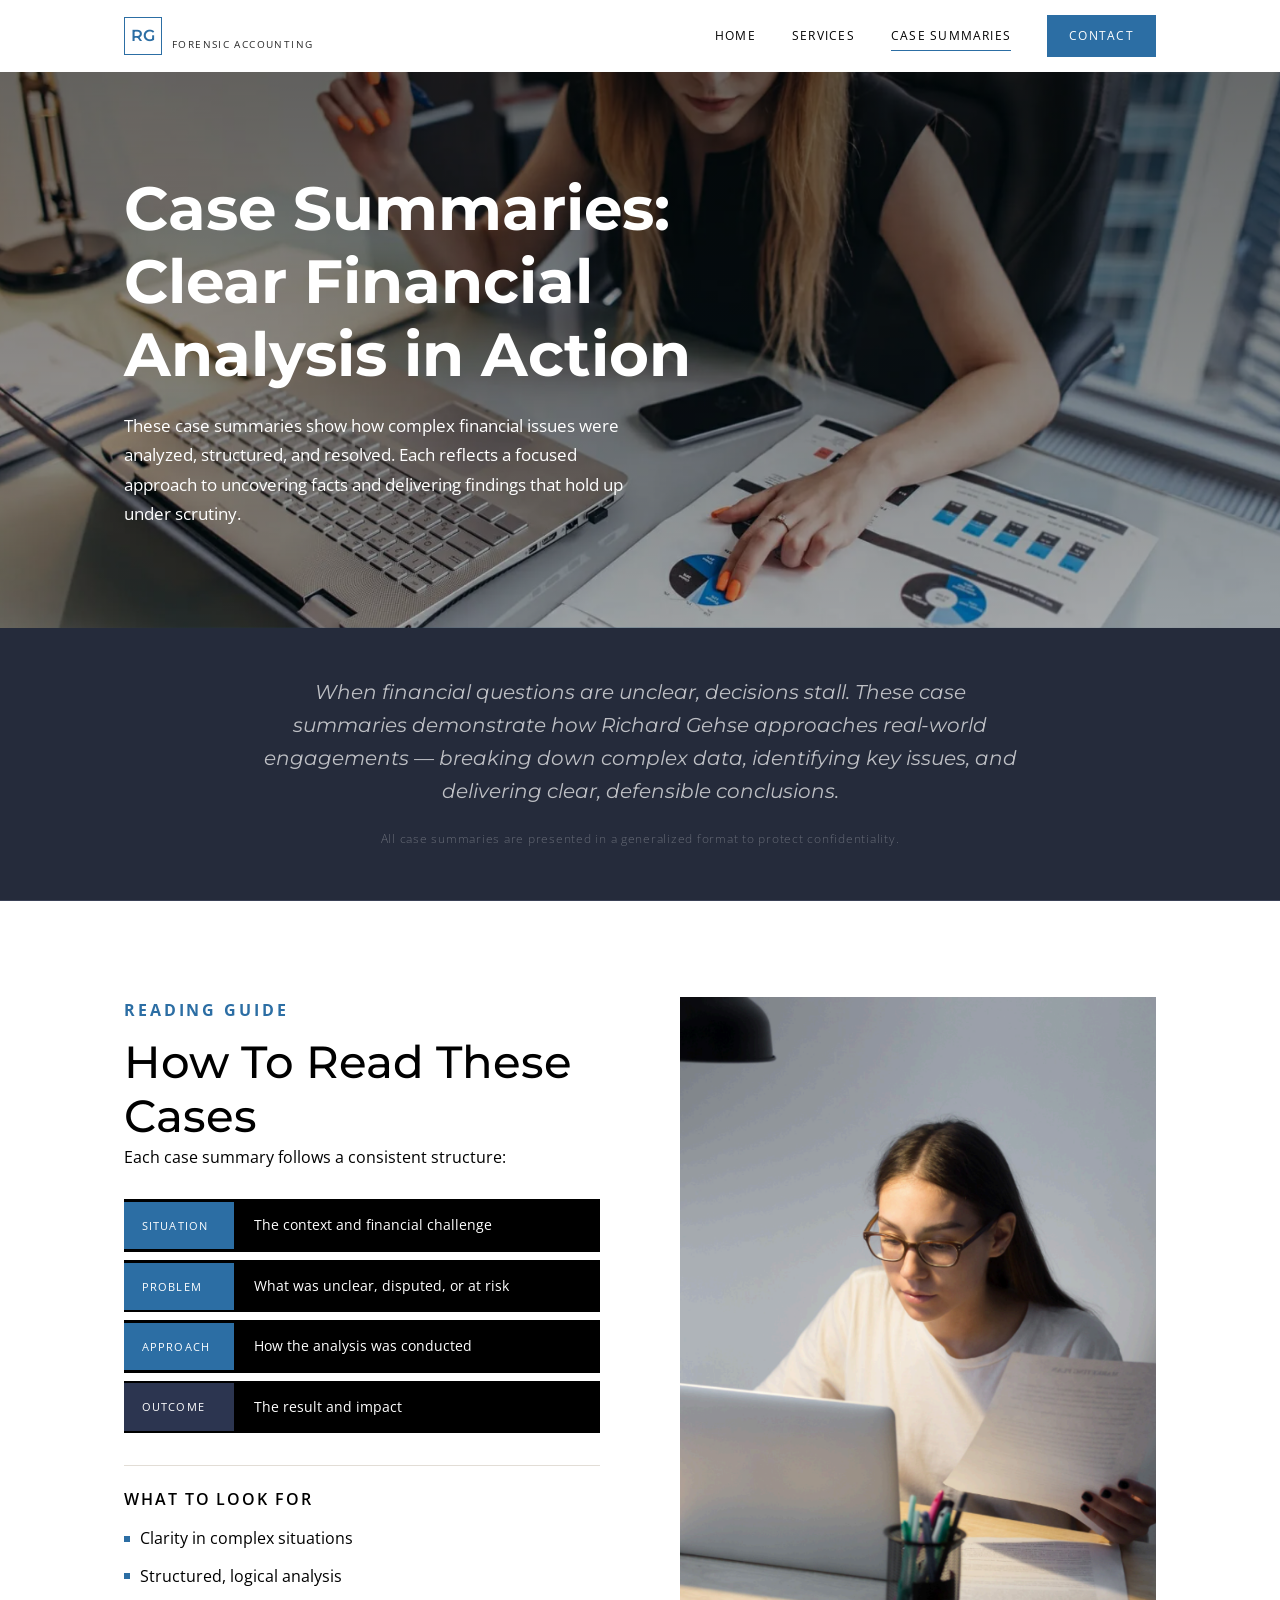
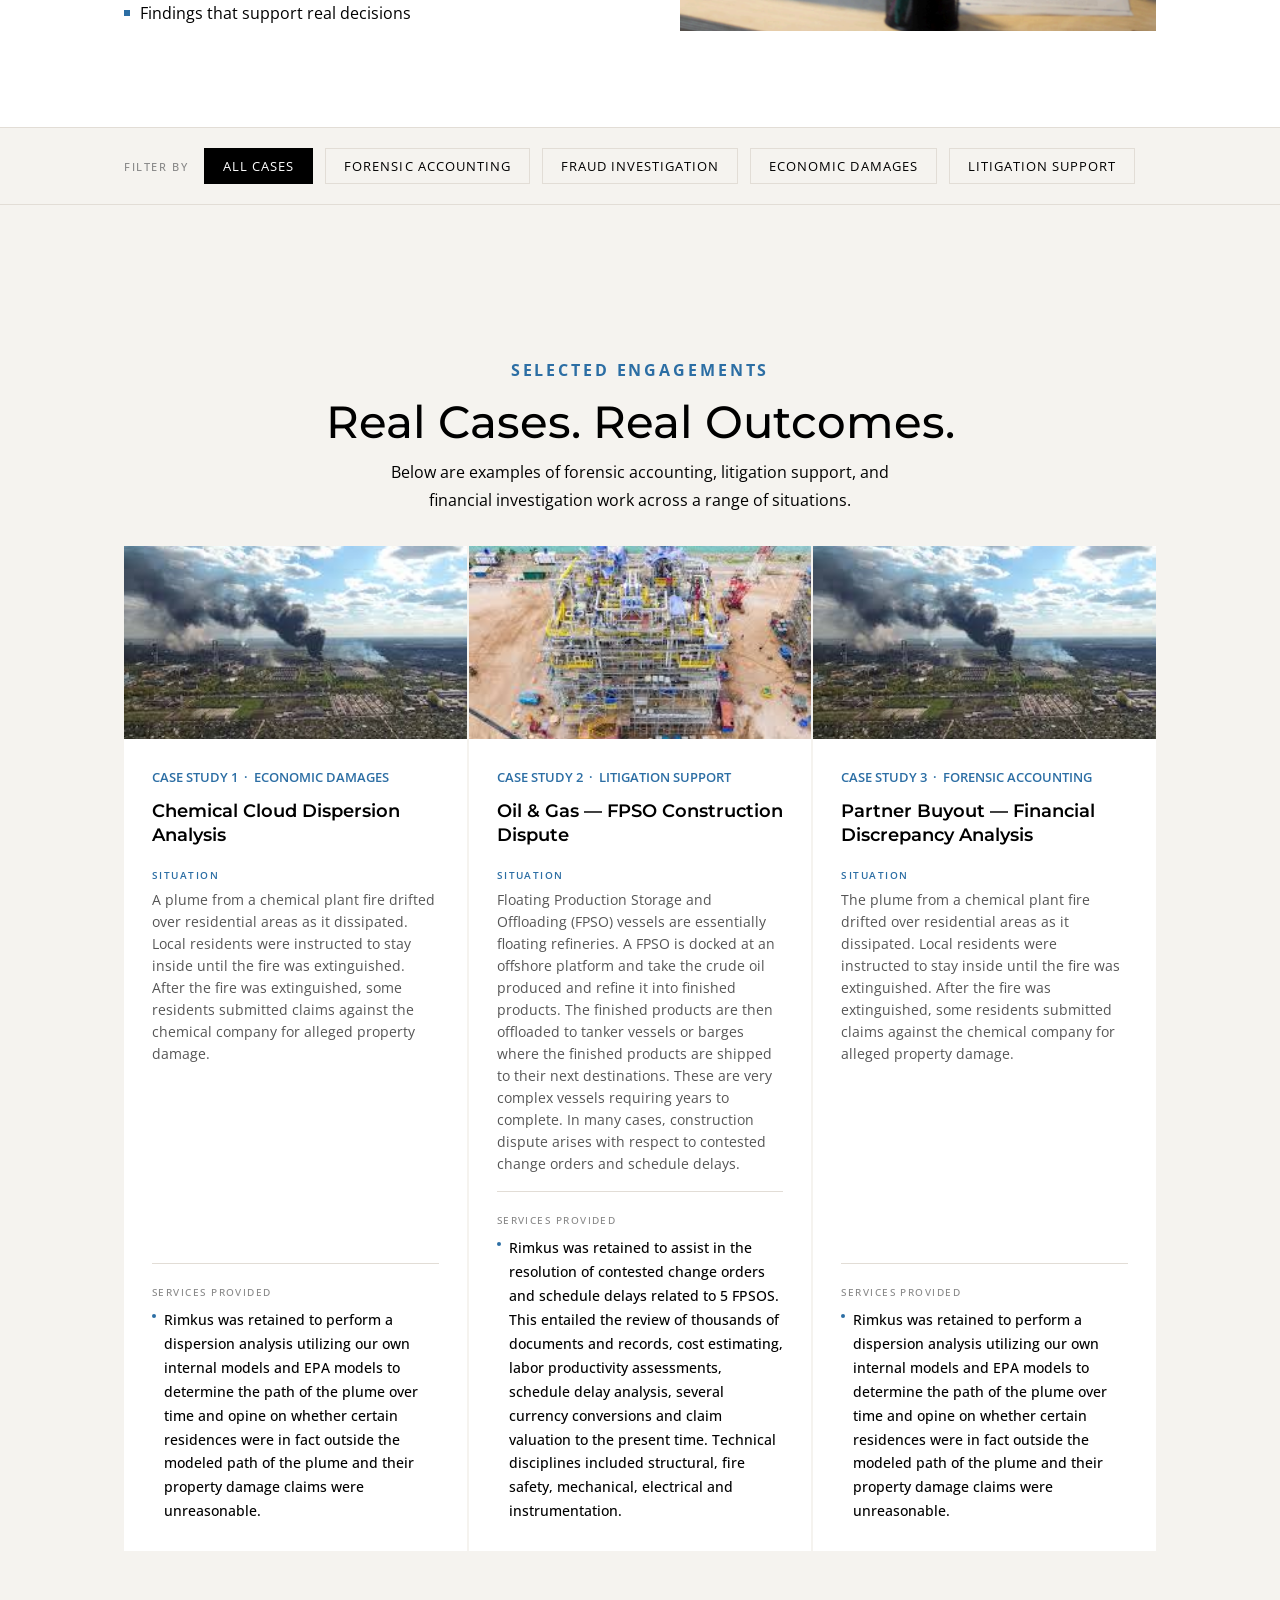
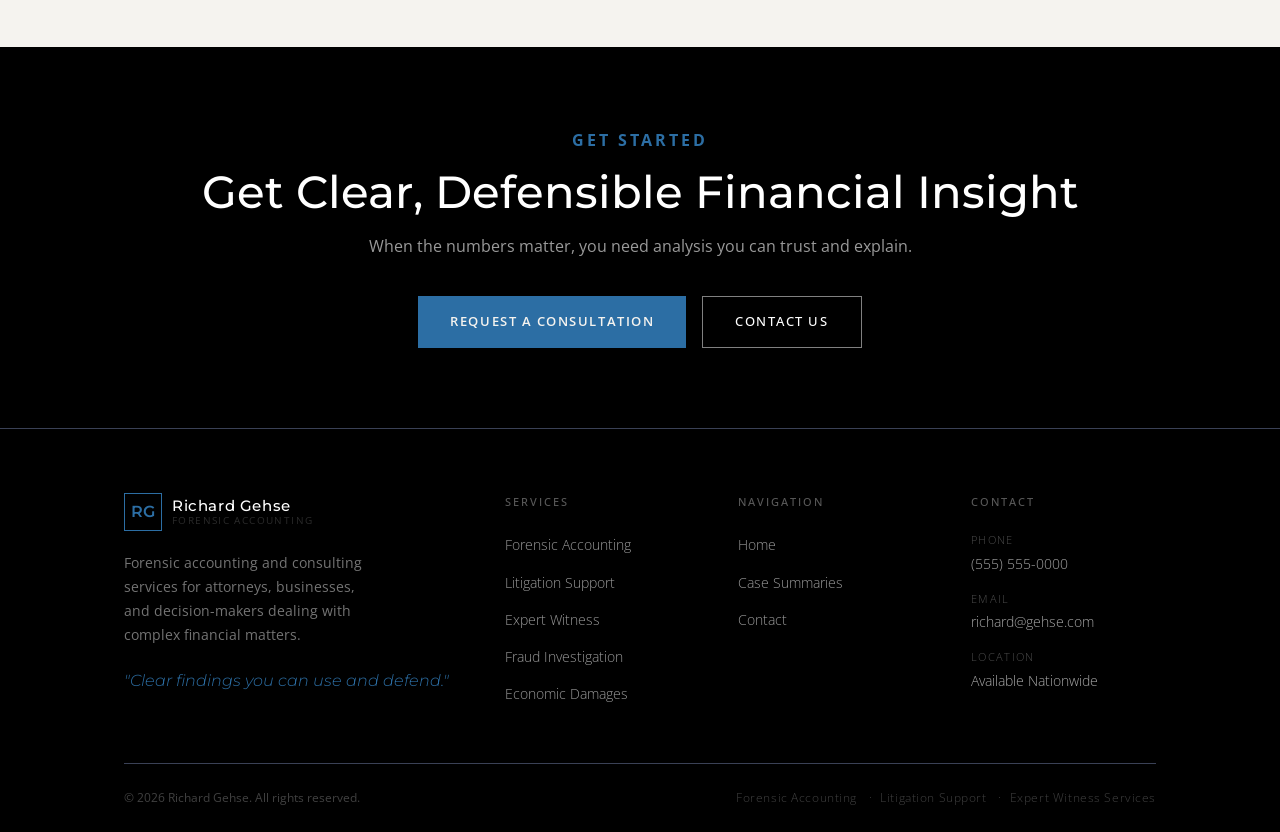
==== pages/case-summaries.html @ e4727fd9 "first commit" ====
<!doctype html>
<html lang="en">
  <head>
    <meta charset="UTF-8" />
    <meta name="viewport" content="width=device-width, initial-scale=1.0" />
    <title>Case Summaries — Richard Gehse Forensic Accounting</title>
    <meta
      name="description"
      content="Real case summaries showing how complex financial issues were analyzed, structured, and resolved. Forensic accounting and litigation support engagements."
    />
    <link rel="stylesheet" href="../css/main.css" />
    <link rel="stylesheet" href="../css/components.css" />
    <link rel="stylesheet" href="../css/pages.css" />
  </head>
  <body>
    <!-- NAV -->
    <nav class="site-nav nav-transparent-init nav-transparent">
      <div class="nav-inner">
        <a href="../index.html" class="nav-logo">
          <div class="nav-logo-mark"><span>RG</span></div>
          <div class="nav-logo-text">
            <span class="nav-logo-name">Richard Gehse</span>
            <span class="nav-logo-sub">Forensic Accounting</span>
          </div>
        </a>
        <div class="nav-links">
          <a href="../index.html">Home</a>
          <a href="./services.html">Services</a>
          <a href="./case-summaries.html" class="active">Case Summaries</a>
          <a href="./contact.html" class="nav-cta">Contact</a>
        </div>
        <button class="nav-toggle" aria-label="Toggle menu">
          <span></span><span></span><span></span>
        </button>
      </div>
    </nav>
    <div class="nav-mobile">
      <a href="../index.html">Home</a>
      <a href="./services.html">Services</a>
      <a href="./case-summaries.html">Case Summaries</a>
      <a href="./contact.html">Contact</a>
    </div>

    <!-- HERO -->
    <section class="cases-hero">
      <div class="container">
        <h1>Case Summaries: Clear Financial Analysis in Action</h1>
        <p>
          These case summaries show how complex financial issues were analyzed,
          structured, and resolved. Each reflects a focused approach to
          uncovering facts and delivering findings that hold up under scrutiny.
        </p>
      </div>
    </section>

    <!-- INTRO BAND -->
    <div class="intro-band">
      <div class="container">
        <p>
          When financial questions are unclear, decisions stall. These case
          summaries demonstrate how Richard Gehse approaches real-world
          engagements — breaking down complex data, identifying key issues, and
          delivering clear, defensible conclusions.
        </p>
        <span class="confidentiality-note"
          >All case summaries are presented in a generalized format to protect
          confidentiality.</span
        >
      </div>
    </div>

    <!-- HOW TO READ -->
    <section class="how-to-read">
      <div class="container">
        <div class="how-to-read-grid">
          <div class="reveal">
            <span class="label-overline">Reading Guide</span>
            <h2>How To Read These Cases</h2>
            <p>Each case summary follows a consistent structure:</p>

            <div class="structure-steps">
              <div class="structure-step">
                <span class="structure-step-label">Situation</span>
                <span class="structure-step-desc"
                  >The context and financial challenge</span
                >
              </div>
              <div class="structure-step">
                <span class="structure-step-label">Problem</span>
                <span class="structure-step-desc"
                  >What was unclear, disputed, or at risk</span
                >
              </div>
              <div class="structure-step">
                <span class="structure-step-label">Approach</span>
                <span class="structure-step-desc"
                  >How the analysis was conducted</span
                >
              </div>
              <div class="structure-step" style="--accent: var(--color-navy)">
                <span
                  class="structure-step-label"
                  style="
                    background: var(--color-navy);
                    color: var(--color-white);
                  "
                  >Outcome</span
                >
                <span class="structure-step-desc">The result and impact</span>
              </div>
            </div>

            <div class="what-to-look">
              <h4>What to look for</h4>
              <ul>
                <li>Clarity in complex situations</li>
                <li>Structured, logical analysis</li>
                <li>Findings that support real decisions</li>
              </ul>
            </div>
          </div>

          <div class="how-to-read-img reveal reveal-delay-2">
            <img src="/assets/images/cases_02.png" alt="" />
          </div>
        </div>
      </div>
    </section>

    <!-- FILTER BAR -->
    <div class="filter-bar">
      <div class="container">
        <div class="filter-inner">
          <span class="filter-label">Filter by</span>
          <button class="filter-btn active" data-filter="all">All Cases</button>
          <button class="filter-btn" data-filter="forensic">
            Forensic Accounting
          </button>
          <button class="filter-btn" data-filter="fraud">
            Fraud Investigation
          </button>
          <button class="filter-btn" data-filter="damages">
            Economic Damages
          </button>
          <button class="filter-btn" data-filter="litigation">
            Litigation Support
          </button>
        </div>
      </div>
    </div>

    <!-- CASES GRID -->
    <section class="cases-section">
      <div class="container">
        <div class="section-divider reveal">
          <span class="label-overline">Selected Engagements</span>
          <h2>Real Cases. Real Outcomes.</h2>
          <p>
            Below are examples of forensic accounting, litigation support, and
            financial investigation work across a range of situations.
          </p>
        </div>

        <div class="cases-grid" id="cases-grid">
          <!-- CASE 1 — Chemical Cloud -->
          <div class="case-card reveal" data-category="damages">
            <img
              src="/assets/images/case_study_01.jpeg"
              alt=""
              class="case-card-img"
            />

            <div class="case-card-body">
              <span class="case-type"
                >Case Study 1 &nbsp;·&nbsp; Economic Damages</span
              >
              <h3>Chemical Cloud Dispersion Analysis</h3>

              <div class="case-block">
                <span class="case-block-label">Situation</span>
                <p>
                  A plume from a chemical plant fire drifted over residential
                  areas as it dissipated. Local residents were instructed to
                  stay inside until the fire was extinguished. After the fire
                  was extinguished, some residents submitted claims against the
                  chemical company for alleged property damage.
                </p>
              </div>

              <div class="case-result">
                <span class="case-result-label">Services Provided</span>
                <span class="case-result-text"
                  >Rimkus was retained to perform a dispersion analysis
                  utilizing our own internal models and EPA models to determine
                  the path of the plume over time and opine on whether certain
                  residences were in fact outside the modeled path of the plume
                  and their property damage claims were unreasonable.</span
                >
              </div>
            </div>
          </div>

          <!-- CASE 2 — FPSO Construction Dispute -->
          <div
            class="case-card reveal reveal-delay-1"
            data-category="litigation"
          >
            <img
              src="/assets/images/case_study_02.jpeg"
              alt=""
              class="case-card-img"
            />
            <div class="case-card-body">
              <span class="case-type"
                >Case Study 2 &nbsp;·&nbsp; Litigation Support</span
              >
              <h3>Oil &amp; Gas — FPSO Construction Dispute</h3>

              <div class="case-block">
                <span class="case-block-label">Situation</span>
                <p>
                  Floating Production Storage and Offloading (FPSO) vessels are
                  essentially floating refineries. A FPSO is docked at an
                  offshore platform and take the crude oil produced and refine
                  it into finished products. The finished products are then
                  offloaded to tanker vessels or barges where the finished
                  products are shipped to their next destinations. These are
                  very complex vessels requiring years to complete. In many
                  cases, construction dispute arises with respect to contested
                  change orders and schedule delays.
                </p>
              </div>

              <div class="case-result">
                <span class="case-result-label">Services Provided</span>
                <span class="case-result-text"
                  >Rimkus was retained to assist in the resolution of contested
                  change orders and schedule delays related to 5 FPSOS. This
                  entailed the review of thousands of documents and records,
                  cost estimating, labor productivity assessments, schedule
                  delay analysis, several currency conversions and claim
                  valuation to the present time. Technical disciplines included
                  structural, fire safety, mechanical, electrical and
                  instrumentation.</span
                >
              </div>
            </div>
          </div>

          <!-- CASE 3 — Business Partner Dispute -->
          <div class="case-card reveal reveal-delay-2" data-category="forensic">
            <img
              src="/assets/images/case_study_01.jpeg"
              alt=""
              class="case-card-img"
            />
            <div class="case-card-body">
              <span class="case-type"
                >Case Study 3 &nbsp;·&nbsp; Forensic Accounting</span
              >
              <h3>Partner Buyout — Financial Discrepancy Analysis</h3>

              <div class="case-block">
                <span class="case-block-label">Situation</span>
                <p>
                 The plume from a chemical plant fire drifted over residential areas as it dissipated. Local residents were instructed to stay inside until the fire was extinguished. After the fire was extinguished, some residents submitted claims against the chemical company for alleged property damage.
                </p>
              </div>

               <div class="case-result">
                <span class="case-result-label">Services Provided</span>
                <span class="case-result-text"
                  >Rimkus was retained to perform a dispersion analysis utilizing our own internal models and EPA models to determine the path of the plume over time and opine on whether certain residences were in fact outside the modeled path of the plume and their property damage claims were unreasonable.</span
                >
              </div>
            </div>
          </div>

         
        <!-- /cases-grid -->
      </div>
    </section>

    <!-- CTA -->
    <section class="cta-band">
      <div class="container reveal">
        <span class="label-overline" style="text-align: center"
          >Get Started</span
        >
        <h2>Get Clear, Defensible Financial Insight</h2>
        <p>
          When the numbers matter, you need analysis you can trust and explain.
        </p>
        <div class="btn-row">
          <a href="./contact.html" class="btn btn-primary"
            >Request a Consultation</a
          >
          <a href="./contact.html" class="btn btn-outline">Contact Us</a>
        </div>
      </div>
    </section>

    <!-- FOOTER -->
    <footer class="site-footer">
      <div class="container">
        <div class="footer-inner">
          <div class="footer-brand">
            <a href="../index.html" class="nav-logo">
              <div class="nav-logo-mark"><span>RG</span></div>
              <div class="nav-logo-text">
                <span class="nav-logo-name">Richard Gehse</span>
                <span class="nav-logo-sub">Forensic Accounting</span>
              </div>
            </a>
            <p>
              Forensic accounting and consulting services for attorneys,
              businesses, and decision-makers dealing with complex financial
              matters.
            </p>
            <span class="footer-tagline"
              >"Clear findings you can use and defend."</span
            >
          </div>
          <div class="footer-col">
            <h5>Services</h5>
            <ul>
              <li>
                <a href="./services.html#forensic">Forensic Accounting</a>
              </li>
              <li>
                <a href="./services.html#litigation">Litigation Support</a>
              </li>
              <li><a href="./services.html#expert">Expert Witness</a></li>
              <li><a href="./services.html#fraud">Fraud Investigation</a></li>
              <li><a href="./services.html#damages">Economic Damages</a></li>
            </ul>
          </div>
          <div class="footer-col">
            <h5>Navigation</h5>
            <ul>
              <li><a href="../index.html">Home</a></li>
              <li><a href="./case-summaries.html">Case Summaries</a></li>
              <li><a href="./contact.html">Contact</a></li>
            </ul>
          </div>
          <div class="footer-col">
            <h5>Contact</h5>
            <div class="footer-contact-item">
              <span>Phone</span><a href="tel:+15555550000">(555) 555-0000</a>
            </div>
            <div class="footer-contact-item">
              <span>Email</span
              ><a href="mailto:richard@gehse.com">richard@gehse.com</a>
            </div>
            <div class="footer-contact-item">
              <span>Location</span><span>Available Nationwide</span>
            </div>
          </div>
        </div>
        <div class="footer-bottom">
          <p>
            &copy; <span id="footer-year"></span> Richard Gehse. All rights
            reserved.
          </p>
          <div class="footer-services">
            <span>Forensic Accounting</span>
            <span>Litigation Support</span>
            <span>Expert Witness Services</span>
          </div>
        </div>
      </div>
    </footer>

    <script src="../js/main.js"></script>
    <script>
      /* Filter functionality */
      const filterBtns = document.querySelectorAll(".filter-btn");
      const caseCards = document.querySelectorAll(".case-card");

      filterBtns.forEach((btn) => {
        btn.addEventListener("click", () => {
          const filter = btn.dataset.filter;

          /* Update active state */
          filterBtns.forEach((b) => b.classList.remove("active"));
          btn.classList.add("active");

          /* Show / hide cards */
          caseCards.forEach((card) => {
            if (filter === "all" || card.dataset.category === filter) {
              card.classList.remove("hidden");
            } else {
              card.classList.add("hidden");
            }
          });
        });
      });
    </script>
  </body>
</html>
---- css/main.css ----
/* ============================================
   MAIN.CSS — Variables, Reset, Typography
   ============================================ */

@import url('https://fonts.googleapis.com/css2?family=Open+Sans:ital,wght@0,300..800;1,300..800&display=swap');
@import url('https://fonts.googleapis.com/css2?family=Montserrat:ital,wght@0,100..900;1,100..900&display=swap');


/* --- CSS Variables --- */
:root {
    /* Colors — from your design */
    --color-dark: #000000;
    --color-dark-mid: #252b3b;
    --color-navy: #2c3550;
    --color-accent: #2C6EA4;
    /* gold accent */
    --color-accent-dim: #2C6EA4;
    --color-light: #f5f3ef;
    --color-white: #ffffff;
    --color-text: #2a2a2a;
    --color-text-mid: #555555;
    --color-text-light: #888888;
    --color-border: #e2ddd6;
    --color-border-dark: #3a4156;

    /* Typography */
    --font-display: 'Montserrat', Georgia, sans-serif;
    --font-body: 'Open Sans', sans-serif;

    /* Spacing */
    --nav-height: 72px;
    --max-width: 1160px;
    --section-gap: 96px;
    --gutter: clamp(24px, 5vw, 80px);

    /* Transitions */
    --ease: cubic-bezier(0.25, 0.46, 0.45, 0.94);
}

/* --- Reset --- */
*,
*::before,
*::after {
    box-sizing: border-box;
    margin: 0;
    padding: 0;
}

html {
    scroll-behavior: smooth;
    font-size: 16px;
    -webkit-font-smoothing: antialiased;
}

body {
    font-family: var(--font-body);
    font-weight: 300;
    color: var(--color-text);
    background: var(--color-white);
    line-height: 1.7;
    overflow-x: hidden;
}

img {
    display: block;
    max-width: 100%;
    height: auto;
}

a {
    color: inherit;
    text-decoration: none;
}

ul,
ol {
    list-style: none;
}

/* --- Typography Scale --- */
h1,
h2,
h3,
h4 {
    font-family: var(--font-display);
    font-weight: 500;
    line-height: 1.2;
    color: var(--color-dark);
}

h1 {
    font-size: clamp(2.4rem, 5vw, 3.8rem);
}

h2 {
    font-size: clamp(1.8rem, 3.5vw, 2.8rem);
}

h3 {
    font-size: clamp(1.3rem, 2.5vw, 1.8rem);
}

h4 {
    font-size: 1.1rem;
}

p {
    font-size: 1rem;
    color: var(--color-dark);
    font-weight: 400;
    line-height: 1.75;
}

/* --- Layout Helpers --- */
.container {
    width: 100%;
    max-width: var(--max-width);
    margin: 0 auto;
    padding: 0 var(--gutter);
}

.section {
    padding: var(--section-gap) 0;
}

/* --- Buttons --- */
.btn {
    display: inline-flex;
    align-items: center;
    gap: 8px;
    font-family: var(--font-body);
    font-size: 0.8rem;
    font-weight: 500;
    letter-spacing: 0.12em;
    text-transform: uppercase;
    padding: 14px 32px;
    border: none;
    cursor: pointer;
    transition: all 0.3s var(--ease);
    text-decoration: none;
}

.btn-primary {
    background: var(--color-accent);
    color: var(--color-light);
    font: 'Montserrat', Georgia, sans-serif;
    font-weight: 600;
}

.btn-primary:hover {
    background: var(--color-accent-dim);
    transform: translateY(-1px);
}

.btn-outline {
    background: transparent;
    color: var(--color-white);
    border: 1px solid rgba(255, 255, 255, 0.5);
}

.btn-outline:hover {
    border-color: var(--color-accent);
    color: var(--color-accent);
}

.btn-outline-dark {
    background: transparent;
    color: var(--color-dark);
    border: 1px solid var(--color-dark);
}

.btn-outline-dark:hover {
    background: var(--color-dark);
    color: var(--color-white);
}

/* --- Scroll Reveal --- */
.reveal {
    opacity: 0;
    transform: translateY(28px);
    transition: opacity 0.7s var(--ease), transform 0.7s var(--ease);
}

.reveal.visible {
    opacity: 1;
    transform: translateY(0);
}

.reveal-delay-1 {
    transition-delay: 0.1s;
}

.reveal-delay-2 {
    transition-delay: 0.2s;
}

.reveal-delay-3 {
    transition-delay: 0.3s;
}

.reveal-delay-4 {
    transition-delay: 0.4s;
}

/* --- Utility --- */
.text-accent {
    color: var(--color-accent);
}

.text-center {
    text-align: center;
}

.text-light {
    color: var(--color-text-light);
}

.label-overline {
    font-family: var(--font-body);
    font-size: 1rem;
    font-weight: 700;
    letter-spacing: 0.18em;
    text-transform: uppercase;
    color: var(--color-accent);
    display: block;
    margin-bottom: 12px;
}

/* --- Page Hero (shared) --- */
.page-hero {
    background: var(--color-dark);
    padding: calc(var(--nav-height) + 80px) 0 80px;
    position: relative;
    overflow: hidden;
}

.page-hero::before {
    content: '';
    position: absolute;
    inset: 0;
    background: url('/assets/images/hero-bg.jpg') center/cover no-repeat;
    opacity: 0.18;
}

.page-hero .container {
    position: relative;
}

.page-hero h1 {
    color: var(--color-white);
    margin-bottom: 16px;
}

.page-hero p {
    color: rgba(255, 255, 255, 0.65);
    max-width: 560px;
    font-size: 1.05rem;
}

/* --- CTA Band (shared) --- */
.cta-band {
    background: var(--color-dark);
    padding: 80px 0;
    text-align: center;
}

.cta-band h2 {
    color: var(--color-white);
    margin-bottom: 12px;
}

.cta-band p {
    color: rgba(255, 255, 255, 0.6);
    margin-bottom: 36px;
}

.cta-band .btn-row {
    display: flex;
    gap: 16px;
    justify-content: center;
    flex-wrap: wrap;
}
---- css/components.css ----
/* ============================================
   COMPONENTS.CSS — Navbar & Footer
   ============================================ */

/* ==========================================
   NAVIGATION
   ========================================== */

.site-nav {
    position: fixed;
    top: 0;
    left: 0;
    right: 0;
    z-index: 1000;
    height: var(--nav-height);
    display: flex;
    align-items: center;
    transition: background 0.4s var(--ease), box-shadow 0.4s var(--ease);

}

/* Transparent on hero pages, solid when scrolled */
.site-nav.nav-transparent {
    background: var(--color-white);
}

.site-nav.nav-solid,
.site-nav.scrolled {
    background: var(--color-white);
    box-shadow: 0 1px 0 rgba(255, 255, 255, 0.06);
}

.nav-inner {
    width: 100%;
    max-width: var(--max-width);
    margin: 0 auto;
    padding: 0 var(--gutter);
    display: flex;
    align-items: center;
    justify-content: space-between;
}

/* Logo */
.nav-logo {
    display: flex;
    align-items: center;
    gap: 10px;
    text-decoration: none;
}

.nav-logo-mark {
    width: 38px;
    height: 38px;
    border: 1.5px solid var(--color-accent);
    display: flex;
    align-items: center;
    justify-content: center;
    flex-shrink: 0;
}

.nav-logo-mark span {
    font-family: var(--font-display);
    font-size: 1rem;
    font-weight: 600;
    color: var(--color-accent);
    letter-spacing: 0.02em;
}

.nav-logo-text {
    display: flex;
    flex-direction: column;
    line-height: 1.1;
}

.nav-logo-name {
    font-family: var(--font-display);
    font-size: 0.95rem;
    font-weight: 500;
    color: var(--color-white);
    letter-spacing: 0.04em;
}

.nav-logo-sub {
    font-family: var(--font-body);
    font-size: 0.62rem;
    font-weight: 400;
    letter-spacing: 0.14em;
    text-transform: uppercase;

}

/* Nav links */
.nav-links {
    display: flex;
    align-items: center;
    gap: 36px;
}

.nav-links a {
    font-family: var(--font-body);
    font-size: 0.78rem;
    font-weight: 400;
    letter-spacing: 0.1em;
    text-transform: uppercase;
    color: black;
    transition: color 0.2s;
    position: relative;
}

.nav-links a::after {
    content: '';
    position: absolute;
    bottom: -4px;
    left: 0;
    right: 0;
    height: 1px;
    background: var(--color-accent);
    transform: scaleX(0);
    transform-origin: left;
    transition: transform 0.3s var(--ease);
}

.nav-links a:hover,
.nav-links a.active {
    color: black;
}

.nav-links a:hover::after,
.nav-links a.active::after {
    transform: scaleX(1);
}

/* CTA button in nav */
.nav-cta {
    font-family: var(--font-body);
    font-size: 0.72rem;
    font-weight: 500;
    letter-spacing: 0.12em;
    text-transform: uppercase;
    color: var(--color-white) !important;
    background: var(--color-accent);
    padding: 10px 22px;
    transition: background 0.2s, transform 0.2s !important;
}

.nav-cta::after {
    display: none !important;
}

.nav-cta:hover {
    background: var(--color-accent-dim) !important;
    transform: translateY(-1px);
}

/* Mobile hamburger */
.nav-toggle {
    display: none;
    flex-direction: column;
    gap: 5px;
    cursor: pointer;
    padding: 4px;
    background: none;
    border: none;
}

.nav-toggle span {
    display: block;
    width: 24px;
    height: 1.5px;
    background: var(--color-white);
    transition: transform 0.3s, opacity 0.3s;
}

.nav-toggle.open span:nth-child(1) {
    transform: translateY(6.5px) rotate(45deg);
}

.nav-toggle.open span:nth-child(2) {
    opacity: 0;
}

.nav-toggle.open span:nth-child(3) {
    transform: translateY(-6.5px) rotate(-45deg);
}

/* Mobile menu */
.nav-mobile {
    display: none;
    position: fixed;
    top: var(--nav-height);
    left: 0;
    right: 0;
    background: var(--color-dark-mid);
    padding: 32px var(--gutter) 40px;
    border-top: 1px solid var(--color-border-dark);
    flex-direction: column;
    gap: 0;
    z-index: 999;
    transform: translateY(-8px);
    opacity: 0;
    transition: transform 0.3s var(--ease), opacity 0.3s var(--ease);
}

.nav-mobile.open {
    display: flex;
    transform: translateY(0);
    opacity: 1;
}

.nav-mobile a {
    font-family: var(--font-body);
    font-size: 0.9rem;
    letter-spacing: 0.08em;
    text-transform: uppercase;
    color: rgba(255, 255, 255, 0.8);
    padding: 14px 0;
    border-bottom: 1px solid var(--color-border-dark);
    transition: color 0.2s;
}

.nav-mobile a:last-child {
    border-bottom: none;
    margin-top: 20px;
}

.nav-mobile a:hover {
    color: var(--color-accent);
}

/* Responsive */
@media (max-width: 900px) {
    .nav-links {
        display: none;
    }

    .nav-toggle {
        display: flex;
    }
}


/* ==========================================
   FOOTER
   ========================================== */

.site-footer {
    background: var(--color-dark);
    border-top: 1px solid var(--color-border-dark);
    padding: 64px 0 0;
}

.footer-inner {
    display: grid;
    grid-template-columns: 1.8fr 1fr 1fr 1fr;
    gap: 48px;
    padding-bottom: 56px;
    border-bottom: 1px solid var(--color-border-dark);
}

/* Footer brand column */
.footer-brand {}

.footer-brand .nav-logo {
    margin-bottom: 20px;
}

.footer-brand p {
    font-size: 0.88rem;
    color: rgba(255, 255, 255, 0.45);
    line-height: 1.7;
    max-width: 260px;
}

.footer-brand .footer-tagline {
    font-family: var(--font-display);
    font-style: italic;
    font-size: 1rem;
    color: var(--color-accent);
    margin-top: 20px;
    display: block;
}

/* Footer columns */
.footer-col h5 {
    font-family: var(--font-body);
    font-size: 0.68rem;
    font-weight: 500;
    letter-spacing: 0.18em;
    text-transform: uppercase;
    color: rgba(255, 255, 255, 0.35);
    margin-bottom: 20px;
}

.footer-col ul {
    display: flex;
    flex-direction: column;
    gap: 10px;
}

.footer-col ul a {
    font-size: 0.88rem;
    color: rgba(255, 255, 255, 0.6);
    transition: color 0.2s;
}

.footer-col ul a:hover {
    color: var(--color-accent);
}

/* Footer contact column */
.footer-contact-item {
    display: flex;
    flex-direction: column;
    margin-bottom: 14px;
}

.footer-contact-item span:first-child {
    font-size: 0.68rem;
    letter-spacing: 0.12em;
    text-transform: uppercase;
    color: rgba(255, 255, 255, 0.3);
    margin-bottom: 2px;
}

.footer-contact-item a,
.footer-contact-item span:last-child {
    font-size: 0.88rem;
    color: rgba(255, 255, 255, 0.65);
    transition: color 0.2s;
}

.footer-contact-item a:hover {
    color: var(--color-accent);
}

/* Footer bottom bar */
.footer-bottom {
    display: flex;
    align-items: center;
    justify-content: space-between;
    padding: 24px 0;
    flex-wrap: wrap;
    gap: 12px;
}

.footer-bottom p {
    font-size: 0.75rem;
    color: rgba(255, 255, 255, 0.25);
    line-height: 1;
}

.footer-services {
    display: flex;
    gap: 0;
}

.footer-services span {
    font-size: 0.72rem;
    color: rgba(255, 255, 255, 0.25);
    letter-spacing: 0.05em;
}

.footer-services span:not(:last-child)::after {
    content: ' ·';
    margin: 0 8px;
}

/* Footer responsive */
@media (max-width: 900px) {
    .footer-inner {
        grid-template-columns: 1fr 1fr;
    }

    .footer-brand {
        grid-column: 1 / -1;
    }
}

@media (max-width: 560px) {
    .footer-inner {
        grid-template-columns: 1fr;
    }

    .footer-bottom {
        flex-direction: column;
        text-align: center;
    }
}
---- css/pages.css ----
/* ── HOME-SPECIFIC STYLES ── */

/* Hero */
.hero {
    min-height: 100vh;
    display: flex;
    align-items: center;
    position: relative;
    overflow: hidden;
    background: url(/assets/images/hero-bg.png) no-repeat top/cover;

}


.hero .container {
    position: relative;
    display: flex;
    align-items: center;
    padding-top: var(--nav-height);
    min-height: 100vh;
}

.hero::before {
    content: "";
    position: absolute;
    inset: 0;
    background: linear-gradient(to bottom,
            rgba(0, 0, 0, 0.6),
            rgba(0, 0, 0, 0.3));
    z-index: 1;
}

.hero>* {
    position: relative;
    z-index: 2;
}


.hero h1 {
    color: var(--color-white);
    margin-bottom: 24px;
    font-weight: 500;
}

.hero-sub {
    color: rgba(255, 255, 255, 0.55);
    font-size: 1.05rem;
    line-height: 1.7;
    margin-bottom: 40px;
    max-width: 460px;
}

.hero-btns {
    display: flex;
    gap: 14px;
    flex-wrap: wrap;
}


.trust-badge span {
    font-size: 0.78rem;
    color: rgba(255, 255, 255, 0.55);
    line-height: 1.3;
}

@keyframes scrollPulse {

    0%,
    100% {
        opacity: 0.3;
        transform: scaleY(1);
    }

    50% {
        opacity: 1;
        transform: scaleY(0.6);
    }
}

/* Trust bar */
.trust-bar {
    background: #192837;
    display: flex;
    flex-direction: column;
    align-items: center;
    padding: 40px 0;
    gap: 30px;
}

.trust-bar div:nth-child(1) {
    color: var(--color-white);
    font-size: 1.1em;
    font-weight: 600;
}


.trusted-brands {
    overflow: hidden;
    width: 100%;
}

.brands-track {
    display: flex;
    gap: 40px;
    width: max-content;
    animation: scroll 20s linear infinite;
}

.brands-track img {
    height: 40px;
    flex-shrink: 0;
}

@keyframes scroll {
    from {
        transform: translateX(0);
    }

    to {
        transform: translateX(-50%);
    }
}

/* Problem section */
.problem-section {
    padding: var(--section-gap) 0;
    background: var(--color-white);
}

.problem-grid {
    display: grid;
    grid-template-columns: 1fr 1fr;
    gap: 80px;
    align-items: center;
}

.problem-img {
    position: relative;
}

.problem-img img {
    width: 100%;
    aspect-ratio: 4/3;
    object-fit: cover;
    filter: grayscale(20%);
}

.problem-img-accent {
    position: absolute;
    bottom: -20px;
    right: -20px;
    width: 120px;
    height: 120px;
    background: var(--color-accent);
    opacity: 0.12;
}

.problem-content {}

.problem-list {
    margin: 28px 0 32px;
    display: flex;
    flex-direction: column;
    gap: 14px;
}

.problem-list li {
    display: flex;
    align-items: flex-start;
    gap: 12px;
    font-size: 0.95rem;
    color: var(--color-text-mid);
}

.problem-list li::before {
    content: "";
    width: 16px;
    height: 16px;
    border: 1.5px solid var(--color-accent);
    flex-shrink: 0;
    margin-top: 3px;
}

.problem-callout {
    border-left: 2px solid var(--color-accent);
    padding-left: 20px;
    margin-top: 32px;
}

.problem-callout p {
    font-family: var(--font-display);
    font-size: 1.1rem;
    font-style: italic;
    color: var(--color-dark);
}

/* Solution section */
.solution-section {
    padding: var(--section-gap) 0;
    background: var(--color-light);
}

.solution-grid {
    display: grid;
    grid-template-columns: 1fr 1fr;
    gap: 80px;
    align-items: center;
}

.solution-points {
    display: flex;
    flex-direction: column;
    gap: 0;
    margin: 32px 0;
}

.solution-point {
    padding: 20px 0;
    border-bottom: 1px solid var(--color-border);
    display: flex;
    align-items: flex-start;
    gap: 16px;
}

.solution-point:first-child {
    border-top: 1px solid var(--color-border);
}

.solution-point-num {
    font-family: var(--font-display);
    font-size: 0.85rem;
    color: var(--color-accent);
    font-weight: 600;
    flex-shrink: 0;
    padding-top: 2px;
}

.solution-point p {
    font-size: 0.92rem;
    margin: 0;
}

.solution-img img {
    width: 100%;
    aspect-ratio: 4/5;
    object-fit: cover;
}

/* Services section */
.services-section {
    padding: var(--section-gap) 0;
    background: var(--color-white);
}

.services-header {
    text-align: center;
    margin-bottom: 64px;
}

.services-header h2 {
    margin-bottom: 12px;
    color: var(--color-white);
}

.services-header p {
    color: var(--color-white);
}

.services-grid {
    display: grid;
    grid-template-columns: repeat(3, 1fr);
    gap: 2px;
}

.service-card {
    height: 300px;
    position: relative;
    transition: background 0.3s var(--ease);
    cursor: default;
    display: flex;
    flex-direction: column;
    justify-content: end;
}

.service-card:nth-child(1) {
    padding: 40px 36px;
    background: none;

}

.service-card:nth-child(2) {
    background: url('/images/service2.jpg') center/cover no-repeat;
}

.service-card:nth-child(3) {
    background: url('/images/service3.jpg') center/cover no-repeat;
}

.service-card:nth-child(4) {
    background: url('/images/service4.jpg') center/cover no-repeat;
}

.service-card:nth-child(5) {
    background: url('/images/service5.jpg') center/cover no-repeat;
}

.service-card:nth-child(6) {
    background: url('/images/service6.jpg') center/cover no-repeat;
}

.service-card::before {
    content: "";
    position: absolute;
    inset: 0;
    z-index: 1;
}

.service-card>* {
    position: relative;
    z-index: 2;
}

.service-card:hover {
    transform: translateY(-5px);
}

.service-card:hover::before {
    background: rgba(0, 0, 0, 0.3);
}


.service-card .text-background {
    background: rgba(48, 48, 48, 0.521);
    padding: 40px 36px;
    height: 180px;

}

.service-card h4 {
    font-family: var(--font-display);
    color: var(--color-light);
    font-size: 1.25rem;
    margin-bottom: 12px;

}

.service-card p {
    color: var(--color-light);
    font-size: 0.875rem;
    line-height: 1.65;
    transition: color 0.3s;
}

.service-card-link {
    display: inline-flex;
    align-items: center;
    gap: 6px;
    font-size: 0.72rem;
    letter-spacing: 0.1em;
    text-transform: uppercase;
    color: var(--color-accent);
    margin-top: 20px;
    transition: gap 0.2s;
}

.service-card:hover .service-card-link {
    gap: 10px;
}

.service-card-link::after {
    content: "→";
}

/* Process section */
.process-section {
    background: var(--color-white);
    padding: var(--section-gap) 0;
}

.process-header {
    text-align: center;
    margin-bottom: 64px;
}

.process-header h2 {
    color: var(--color-dark);
    margin-bottom: 12px;
}

.process-header p {
    color: var(--color-dark);
    font-weight: 400;
}

.process-steps {
    display: grid;
    grid-template-columns: repeat(5, 1fr);
    gap: 0;
    position: relative;
}

.process-steps::before {
    content: "";
    position: absolute;
    top: 28px;
    left: 10%;
    right: 10%;
    height: 1px;
    background: var(--color-border-dark);
}

.process-step {
    text-align: center;
    padding: 0 20px;
    position: relative;
}

.process-step-num {
    width: 56px;
    height: 56px;
    background: var(--color-white);
    border: 1px solid var(--color-border-dark);
    display: flex;
    align-items: center;
    justify-content: center;
    margin: 0 auto 24px;
    font-family: var(--font-display);
    font-size: 1.3rem;
    font-weight: 600;
    color: var(--color-accent);
    position: relative;
    z-index: 1;
}

.process-step h4 {
    font-family: var(--font-body);
    font-size: 1.1rem;
    font-weight: 600;
    letter-spacing: 0.08em;
    text-transform: uppercase;
    color: var(--color-dark);
    margin-bottom: 8px;
}

.process-step p {
    font-size: 0.8rem;
    color: var(--color-dark);
    font-weight: 400;
    line-height: 1.5;
}

/* Why choose section */
.why-section {
    padding: var(--section-gap) 0;
    background: var(--color-white);
}

.why-grid {
    display: grid;
    grid-template-columns: 1fr 1fr;
    gap: 80px;
    align-items: start;
}

.why-grid .img-card {
    background-image: url();
}

.why-reasons {
    display: flex;
    flex-direction: column;
    gap: 0;
    margin-top: 32px;
}

.why-reason {
    padding: 12px 0;
    border-bottom: 1px solid var(--color-border);
    display: flex;
    align-items: center;
    gap: 20px;
}

.why-reason:first-child {
    border-top: 1px solid var(--color-border);
}

.why-icon {
    width: 32px;
    height: 32px;
    border: 1.5px solid var(--color-accent);
    display: flex;
    align-items: center;
    justify-content: center;
    flex-shrink: 0;
}

.why-icon::before {
    content: "✓";
    color: var(--color-accent);
    font-size: 0.85rem;
}

.why-reason-text h4 {
    font-family: var(--font-body);
    font-size: 1rem;
    font-weight: 500;
}

/* Case studies preview */
.cases-section-home {
    padding: var(--section-gap) 0;
}

.cases-header {
    display: flex;
    align-items: flex-end;
    justify-content: space-between;
    margin-bottom: 48px;
    gap: 24px;
}

.cases-grid-home {
    display: grid;
    grid-template-columns: repeat(3, 2fr);
    gap: 24px;
}

.case-card-home {
    background: var(--color-white);
    padding: 24px;
    display: flex;
    flex-direction: column;
    justify-content: space-between;
    border: 1px solid var(--color-border);

}

.case-card-home h4 {
    font-family: var(--font-display);
    font-size: 1.15rem;
    margin-bottom: 16px;
}

.case-card-home p {
    font-size: 1rem;
    margin-bottom: 20px;
    color: var(--color-dark);
}

.case-card-home .case-result {
    background: var(--color-light);
    padding: 14px 18px;
    font-size: 1rem;
    color: var(--color-dark);
    border-left: 2px solid var(--color-accent);
}

/* About section */
.about-section {
    padding: var(--section-gap) 0;
    background: #6B7C8F;
}

.about-grid {
    display: grid;
    grid-template-columns: 1fr 1fr;
    gap: 80px;
    align-items: start;
}

.about-section .about-grid .reveal {
    display: flex;
    flex-direction: column;
    gap: 20px;
}

.about-section .about-grid .reveal h2 {
    color: var(--color-white);
}

.about-section .about-grid .reveal p {
    font-size: 1rem;
    color: var(--color-white);
    font-weight: 400;
    line-height: 1.75;
}

.about-grid .img-card {
    background: url(../assets/images/Richard-Gehse.jpg) center/cover no-repeat;
    height: 500px;
}


/* Responsive */
@media (max-width: 1000px) {
    .hero .container {
        grid-template-columns: 1fr;
        gap: 48px;
    }

    .hero-aside {
        display: none;
    }

    .problem-grid,
    .solution-grid,
    .why-grid {
        grid-template-columns: 1fr;
        gap: 40px;
    }

    .services-grid {
        grid-template-columns: 1fr 1fr;
    }

    .process-steps {
        grid-template-columns: 1fr 1fr;
        gap: 32px;
    }

    .process-steps::before {
        display: none;
    }

    .cases-grid {
        grid-template-columns: 1fr;
    }

    .cases-header {
        flex-direction: column;
        align-items: flex-start;
    }
}

@media (max-width: 600px) {
    .services-grid {
        grid-template-columns: 1fr;
    }

    .trust-badges {
        grid-template-columns: 1fr;
    }
}



.services-hero {
    min-height: 100vh;
    display: flex;
    align-items: center;
    position: relative;
    overflow: hidden;
    background: url(/assets/images/service-hero.png) no-repeat top/cover;
}

.services-hero::before {
    content: "";
    position: absolute;
    inset: 0;
    background: linear-gradient(to bottom,
            rgba(0, 0, 0, 0.6),
            rgba(0, 0, 0, 0.3));
    z-index: 1;
}

.services-hero>* {
    position: relative;
    z-index: 2;
}

.services-hero .container {
    position: relative;
}

.service-section .intro-container h3 {
    text-align: center;
    font-size: 1.1rem;
    font-weight: 500;
    line-height: 1.4;
    padding: 0rem 10rem;
}

.services-hero h1 {
    color: var(--color-white);
    margin-bottom: 20px;
    max-width: 700px;
}

.services-hero h1 em {
    font-style: italic;
    color: var(--color-accent);
}

.services-hero>.container>p {
    color: var(--color-white);
    font-size: 1.1rem;
    max-width: 560px;
    margin-bottom: 40px;
}

.services-anchors {
    background: var(--color-dark-mid);
    border-bottom: 1px solid var(--color-border-dark);
    position: sticky;
    top: var(--nav-height);
    z-index: 100;
}

.services-anchors-inner {
    display: flex;
    overflow-x: auto;
    scrollbar-width: none;
}

.services-anchors-inner::-webkit-scrollbar {
    display: none;
}

.anchor-link {
    font-family: var(--font-body);
    font-size: 0.72rem;
    font-weight: 400;
    letter-spacing: 0.12em;
    text-transform: uppercase;
    color: var(--color-white);
    padding: 18px 24px;
    white-space: nowrap;
    border-bottom: 2px solid transparent;
    transition:
        color 0.2s,
        border-color 0.2s;
}

.anchor-link:hover,
.anchor-link.active {
    color: var(--color-accent);
    border-bottom-color: var(--color-accent);
}

/* Service sections */
.service-section {
    padding: 96px 0;
    scroll-margin-top: calc(var(--nav-height) + 56px);
}

.service-section:nth-child(odd) {
    background: var(--color-white);
}

.service-section:nth-child(even) {
    background: var(--color-light);
}

.service-layout {
    display: grid;
    grid-template-columns: 1fr 1fr;
    gap: 80px;
    align-items: start;
}

.service-layout.reverse {
    direction: rtl;
}

.service-layout.reverse>* {
    direction: ltr;
}

.service-img-placeholder {
    width: 100%;
    aspect-ratio: 4/3;
    background: var(--color-border);
    position: relative;
    display: flex;
    align-items: center;
    justify-content: center;
}

.service-img-placeholder::after {
    content: "Image";
    font-family: var(--font-body);
    font-size: 0.75rem;
    letter-spacing: 0.12em;
    text-transform: uppercase;
    color: var(--color-text-light);
}

.service-img {
    position: relative;
}

.service-img img {
    width: 100%;
    aspect-ratio: 4/3;
    object-fit: cover;
}

.service-img-accent {
    position: absolute;
    width: 72px;
    height: 72px;
    background: var(--color-accent);
    opacity: 0.18;
}

.accent-br {
    bottom: -14px;
    right: -14px;
}

.accent-bl {
    bottom: -14px;
    left: -14px;
}

.service-number {
    font-family: var(--font-display);
    font-size: 3.5rem;
    font-weight: 400;
    color: #C3A069;
    line-height: 1;
    margin-bottom: 4px;
}

.service-content h2 {
    margin-bottom: 16px;
}

.service-content>p {
    margin-bottom: 32px;
    color: var(--color-dark);
    font-weight: 400;
}

.you-get-label,
.engagements-label {
    font-size: 0.68rem;
    font-weight: 600;
    letter-spacing: 0.18em;
    text-transform: uppercase;
    color: var(--color-dark);
    display: block;
    margin-bottom: 12px;
}

.you-get-list {
    display: flex;
    flex-direction: column;
    gap: 10px;
    margin-bottom: 32px;
}

.you-get-list li {
    display: flex;
    align-items: flex-start;
    gap: 12px;
    font-size: 1rem;
    color: var(--color-dark);
    font-weight: 400;
    line-height: 1.55;
}

.you-get-list li::before {
    content: "";
    width: 14px;
    height: 14px;
    border: 1.5px solid var(--color-accent);
    flex-shrink: 0;
    margin-top: 3px;
}

.common-block {
    border-top: 1px solid var(--color-border);
    padding-top: 24px;
}

.tags {
    display: flex;
    flex-wrap: wrap;
    gap: 8px;
    margin-top: 10px;
}

.tag {
    font-size: 0.9rem;
    letter-spacing: 0.05em;
    padding: 6px 14px;
    background: var(--color-accent) !important;
    color: var(--color-white) !important;
}

.service-section:nth-child(even) .tag {
    background: var(--color-white);
}

/* Process strip */
.approach-strip {
    background: var(--color-dark);
    padding: 80px 0;
}

.approach-strip h2 {
    color: var(--color-white);
    text-align: center;
    margin-bottom: 56px;
}

.approach-grid {
    display: grid;
    grid-template-columns: repeat(5, 1fr);
    position: relative;
}

.approach-grid::before {
    content: "";
    position: absolute;
    top: 27px;
    left: 10%;
    right: 10%;
    height: 1px;
    background: var(--color-border-dark);
}

.approach-step {
    text-align: center;
    padding: 0 16px;
}

.approach-num {
    width: 54px;
    height: 54px;
    background: var(--color-accent);
    border: 1px solid var(--color-border-dark);
    display: flex;
    align-items: center;
    justify-content: center;
    margin: 0 auto 20px;
    font-family: var(--font-display);
    font-size: 1.4rem;
    color: var(--color-white);
    position: relative;
    z-index: 1;
}

.approach-step h4 {
    font-family: var(--font-body);
    font-size: 1.1rem;
    font-weight: 500;
    letter-spacing: 0.08em;
    text-transform: uppercase;
    color: var(--color-white);
    margin-bottom: 12px;
}

.approach-step p {
    font-size: 1rem;
    color: var(--color-white);
    line-height: 1.5;
}

/* Expect section */
.expect-section {
    padding: var(--section-gap) 0;
    background: var(--color-light);
}

.expect-grid {
    display: grid;
    grid-template-columns: 1fr 1fr;
    gap: 80px;
    align-items: center;
}

.expect-list,
.industry-list {
    margin-top: 28px;
}

.expect-item {
    padding: 17px 0 17px 20px;
    border-bottom: 1px solid var(--color-border);
    border-left: 2px solid transparent;
    font-size: 1rem;
    color: var(--color-dark);
    font-weight: 400;
    transition:
        border-color 0.2s,
        color 0.2s;
}

.expect-item:first-child {
    border-top: 1px solid var(--color-border);
}

.expect-item:hover {
    border-left-color: var(--color-accent);
    color: var(--color-text);
}

.industry-list {
    display: flex;
    flex-direction: column;
    gap: 8px;
}

.industry-item {
    padding: 17px 0 17px 20px;
    background-color: var(--color-accent);
    font-size: 1rem;
    color: var(--color-white);
    font-weight: 400;
}


/* Responsive */
@media (max-width: 960px) {

    .service-layout,
    .service-layout.reverse {
        direction: ltr;
        grid-template-columns: 1fr;
        gap: 40px;
    }

    .approach-grid {
        grid-template-columns: 1fr 1fr;
        gap: 36px;
    }

    .approach-grid::before {
        display: none;
    }

    .expect-grid {
        grid-template-columns: 1fr;
    }

    .expect-img-placeholder {
        display: none;
    }
}

@media (max-width: 600px) {
    .approach-grid {
        grid-template-columns: 1fr;
    }

    .anchor-link {
        padding: 14px 16px;
        font-size: 0.65rem;
    }
}

/* ── CASE SUMMARIES PAGE ── */

/* Hero */
.cases-hero {
    background: url(/assets/images/cases-hero.png) center/cover no-repeat;
    padding: calc(var(--nav-height) + 100px) 0 100px;
    position: relative;
    overflow: hidden;
}


.cases-hero>* {
    position: relative;
    z-index: 2;
}

.cases-hero::before {
    content: "";
    position: absolute;
    inset: 0;
    background: linear-gradient(to bottom,
            rgba(0, 0, 0, 0.6),
            rgba(0, 0, 0, 0.3));
    z-index: 1;
}

.cases-hero::after {
    content: '';
    position: absolute;
    bottom: 0;
    left: 0;
    right: 0;
    height: 1px;
    background: linear-gradient(90deg, transparent, var(--color-accent), transparent);
    opacity: 0.25;
}

.cases-hero .container {
    position: relative;
}

.cases-hero h1 {
    color: var(--color-white);
    margin-bottom: 20px;
    max-width: 680px;
    font-weight: 700;
}

.cases-hero>.container>p {
    color: var(--color-white);
    font-weight: 400;
    font-size: 1.05rem;
    max-width: 520px;
}

/* Intro band */
.intro-band {
    background: var(--color-dark-mid);
    border-bottom: 1px solid var(--color-border-dark);
    padding: 48px 0;
    text-align: center;
}

.intro-band p {
    font-family: var(--font-display);
    font-size: clamp(1rem, 2.2vw, 1.25rem);
    font-style: italic;
    color: rgba(255, 255, 255, 0.7);
    max-width: 760px;
    margin: 0 auto 16px;
    line-height: 1.65;
}

.intro-band .confidentiality-note {
    font-family: var(--font-body);
    font-size: 0.78rem;
    letter-spacing: 0.06em;
    color: rgba(255, 255, 255, 0.3);
    font-style: normal;
}

/* How to read section */
.how-to-read {
    padding: var(--section-gap) 0;
    background: var(--color-white);
}

.how-to-read-grid {
    display: grid;
    grid-template-columns: 1fr 1fr;
    gap: 80px;
    align-items: start;
}

.how-to-read-img {
    position: relative;
}

.how-to-read-img img {
    width: 100%;
    aspect-ratio: 3/4;
    object-fit: cover;
}

.how-to-read-img-placeholder {
    width: 100%;
    aspect-ratio: 3/4;
    background: var(--color-border);
    display: flex;
    align-items: center;
    justify-content: center;
}

.how-to-read-img-placeholder::after {
    content: 'Image';
    font-size: 0.75rem;
    letter-spacing: 0.12em;
    text-transform: uppercase;
    color: var(--color-text-light);
}

.structure-steps {
    display: flex;
    flex-direction: column;
    gap: 8px;
    margin: 28px 0 32px;
}

.structure-step {
    display: flex;
    align-items: center;
    gap: 0;
    background: var(--color-dark);
    overflow: hidden;
}

.structure-step-label {
    background: var(--color-accent);
    color: var(--color-white);
    font-family: var(--font-body);
    font-size: 0.7rem;
    font-weight: 400;
    letter-spacing: 0.1em;
    text-transform: uppercase;
    padding: 14px 18px;
    white-space: nowrap;
    min-width: 110px;
}

.structure-step-desc {
    font-size: 0.9rem;
    font-weight: 400;
    color: var(--color-white);
    padding: 14px 20px;
}

.what-to-look {
    border-top: 1px solid var(--color-border);
    padding-top: 24px;
}

.what-to-look h4 {
    font-family: var(--font-body);
    font-size: 1rem;
    font-weight: 600;
    letter-spacing: 0.12em;
    text-transform: uppercase;
    color: var(--color-dark);
    margin-bottom: 16px;
}

.what-to-look ul {
    display: flex;
    flex-direction: column;
    gap: 10px;
}

.what-to-look li {
    display: flex;
    align-items: center;
    gap: 10px;
    font-size: 1rem;
    color: var(--color-dark);
    font-weight: 400;
}

.what-to-look li::before {
    content: '';
    width: 6px;
    height: 6px;
    background: var(--color-accent);
    flex-shrink: 0;
}

/* Filter bar */
.filter-bar {
    background: var(--color-light);
    border-top: 1px solid var(--color-border);
    border-bottom: 1px solid var(--color-border);
    padding: 20px 0;
}

.filter-inner {
    display: flex;
    align-items: center;
    gap: 12px;
    flex-wrap: wrap;
}

.filter-label {
    font-size: 0.7rem;
    font-weight: 500;
    letter-spacing: 0.14em;
    text-transform: uppercase;
    color: var(--color-text-light);
    margin-right: 4px;
}

.filter-btn {
    font-family: var(--font-body);
    font-size: 0.8rem;
    letter-spacing: 0.08em;
    text-transform: uppercase;
    padding: 8px 18px;
    background: transparent;
    border: 1px solid var(--color-border);
    color: var(--color-dark);
    cursor: pointer;
    transition: all 0.2s;
    font-weight: 400;
}

.filter-btn:hover {
    border-color: var(--color-dark);
    color: var(--color-dark);
}

.filter-btn.active {
    background: var(--color-dark);
    color: var(--color-white);
    border-color: var(--color-dark);
}

/* Cases grid */
.cases-section {
    padding: var(--section-gap) 0;
    background: var(--color-light);
}

.cases-grid {
    display: grid;
    grid-template-columns: repeat(3, 1fr);
    gap: 2px;
}

/* Case card */
.case-card {
    background: var(--color-white);
    display: flex;
    flex-direction: column;
    transition: transform 0.3s var(--ease);
}

.case-card:hover {
    transform: translateY(-4px);
}

.case-card-img {
    width: 100%;
    aspect-ratio: 16/9;
    object-fit: cover;
    display: block;
}

.case-card-img-placeholder {
    width: 100%;
    aspect-ratio: 16/9;
    background: var(--color-dark);
    display: flex;
    align-items: flex-end;
    padding: 16px;
}

.case-card-img-placeholder span {
    font-family: var(--font-display);
    font-size: 0.85rem;
    font-style: italic;
    color: rgba(255, 255, 255, 0.3);
}

.case-card-body {
    padding: 28px;
    flex: 1;
    display: flex;
    flex-direction: column;
}

.case-type {
    font-size: 0.8rem;
    font-weight: 500;
    text-transform: uppercase;
    color: var(--color-accent);
    margin-bottom: 10px;
    font-weight: 600;
    display: block;
}

.case-card h3 {
    font-size: 1.15rem;
    margin-bottom: 20px;
    line-height: 1.3;
    font-weight: 600;
}

/* Situation / Problem / Approach / Outcome blocks */
.case-block {
    margin-bottom: 16px;
}

.case-block-label {
    font-size: 0.65rem;
    font-weight: 600;
    letter-spacing: 0.14em;
    text-transform: uppercase;
    color: var(--color-accent);
    display: block;
    margin-bottom: 5px;
}

.case-block p {
    font-size: 0.86rem;
    color: var(--color-text-mid);
    line-height: 1.6;
    margin: 0;
}

/* Result ribbon */
.case-result {
    margin-top: auto;
    padding-top: 20px;
    border-top: 1px solid var(--color-border);
}

.case-result-label {
    font-size: 0.65rem;
    font-weight: 500;
    letter-spacing: 0.14em;
    text-transform: uppercase;
    color: var(--color-text-light);
    display: block;
    margin-bottom: 6px;
}

.case-result-text {
    font-size: 0.88rem;
    font-weight: 500;
    color: var(--color-dark);
    display: flex;
    align-items: flex-start;
    gap: 8px;
}

.case-result-text::before {
    content: '';
    width: 4px;
    height: 4px;
    background: var(--color-accent);
    border-radius: 50%;
    flex-shrink: 0;
    margin-top: 6px;
}

/* Case card full-width (featured) */
.case-card.featured {
    grid-column: 1 / -1;
    display: grid;
    grid-template-columns: 1fr 1fr;
}

.case-card.featured .case-card-img-placeholder {
    aspect-ratio: unset;
    min-height: 300px;
}

/* Section divider */
.section-divider {
    text-align: center;
    padding: 56px 0 32px;
}

.section-divider h2 {
    margin-bottom: 8px;
}

.section-divider p {
    max-width: 520px;
    margin: 0 auto;
}

/* Hidden state for filter */
.case-card.hidden {
    display: none;
}

/* Responsive */
@media (max-width: 960px) {
    .how-to-read-grid {
        grid-template-columns: 1fr;
        gap: 40px;
    }

    .how-to-read-img {
        display: none;
    }

    .cases-grid {
        grid-template-columns: 1fr 1fr;
    }

    .case-card.featured {
        grid-template-columns: 1fr;
    }
}

@media (max-width: 600px) {
    .cases-grid {
        grid-template-columns: 1fr;
    }
}


/* ── CONTACT PAGE ── */

/* Hero */
.contact-hero {
    background: var(--color-dark);
    padding: calc(var(--nav-height) + 100px) 0 100px;
    position: relative;
    overflow: hidden;
}

.contact-hero::before {
    content: "";
    position: absolute;
    inset: 0;
    background-image:
        linear-gradient(rgba(200, 169, 110, 0.04) 1px, transparent 1px),
        linear-gradient(90deg, rgba(200, 169, 110, 0.04) 1px, transparent 1px);
    background-size: 80px 80px;
}

.contact-hero::after {
    content: "";
    position: absolute;
    bottom: 0;
    left: 0;
    right: 0;
    height: 1px;
    background: linear-gradient(90deg,
            transparent,
            var(--color-accent),
            transparent);
    opacity: 0.3;
}

.contact-hero .container {
    position: relative;
}

.contact-hero h1 {
    color: var(--color-white);
    margin-bottom: 16px;
    max-width: 640px;
}

.contact-hero>.container>p {
    color: rgba(255, 255, 255, 0.6);
    font-size: 1.05rem;
    max-width: 500px;
}

/* ── MAIN BODY: two-column layout ── */
.contact-body {
    padding: var(--section-gap) 0;
    background: var(--color-light);
}

.contact-body-grid {
    display: grid;
    grid-template-columns: 1fr 420px;
    gap: 64px;
    align-items: start;
}

/* ─── LEFT COLUMN ─── */
.contact-left {}

/* Intro block */
.contact-intro {
    margin-bottom: 48px;
}

.contact-intro p {
    font-size: 1rem;
    margin-bottom: 16px;
    line-height: 1.75;
}

.contact-intro p:last-child {
    margin-bottom: 0;
}

.contact-intro .discretion-note {
    display: inline-flex;
    align-items: center;
    gap: 10px;
    font-size: 0.8rem;
    font-weight: 400;
    letter-spacing: 0.06em;
    color: var(--color-dark-mid);
    margin-top: 8px;
}

.contact-intro .discretion-note::before {
    content: "";
    width: 16px;
    height: 16px;
    border: 1.5px solid var(--color-accent);
    flex-shrink: 0;
    display: flex;
    align-items: center;
    justify-content: center;
}

/* Form wrapper */
.form-wrapper {
    background: var(--color-white);
    border: 1px solid var(--color-border);
}

.form-header {
    padding: 28px 32px 24px;
    border-bottom: 1px solid var(--color-border);
    display: flex;
    align-items: center;
    gap: 14px;
}

.form-header-dot {
    width: 8px;
    height: 8px;
    background: var(--color-accent);
    flex-shrink: 0;
}

.form-header h3 {
    font-family: var(--font-display);
    font-size: 1.25rem;
    font-weight: 500;
    margin: 0;
}

.form-body {
    padding: 0;
}

/* iframe container — height matches data-height attr */
.form-iframe-wrap {
    width: 100%;
    min-height: 984px;
    position: relative;
}

.form-iframe-wrap iframe {
    width: 100%;
    height: 100%;
    min-height: 984px;
    border: none;
    display: block;
}

/* ─── RIGHT COLUMN (sidebar) ─── */
.contact-sidebar {
    display: flex;
    flex-direction: column;
    gap: 32px;
}

.sidebar-card {
    background: var(--color-white);
    border: 1px solid var(--color-border);
    padding: 28px;
}

.sidebar-card-title {
    font-family: var(--font-body);
    font-size: 0.7rem;
    font-weight: 500;
    letter-spacing: 0.18em;
    text-transform: uppercase;
    color: var(--color-accent);
    display: block;
    margin-bottom: 20px;
}

/* What Happens Next steps */
.next-steps {
    display: flex;
    flex-direction: column;
    gap: 0;
}

.next-step {
    display: flex;
    gap: 16px;
    padding: 16px 0;
    border-bottom: 1px solid var(--color-border);
}

.next-step:last-child {
    border-bottom: none;
    padding-bottom: 0;
}

.next-step:first-child {
    padding-top: 0;
}

.next-step-num {
    font-family: var(--font-display);
    font-size: 1.1rem;
    color: var(--color-accent);
    font-weight: 600;
    flex-shrink: 0;
    line-height: 1;
    padding-top: 2px;
    min-width: 24px;
}

.next-step-text h4 {
    font-family: var(--font-body);
    font-size: 1.01rem;
    font-weight: 600;
    color: var(--color-dark);
    margin-bottom: 4px;
}

.next-step-text p {
    margin: 0;
    line-height: 1.5;
}

/* Direct contact */
.direct-contact-list {
    display: flex;
    flex-direction: column;
    gap: 14px;
}

.direct-contact-item {
    display: flex;
    flex-direction: column;
    gap: 2px;
}

.direct-contact-item span:first-child {
    font-size: 0.65rem;
    font-weight: 500;
    letter-spacing: 0.14em;
    text-transform: uppercase;
    color: var(--color-text-light);
}

.direct-contact-item a,
.direct-contact-item span:last-child {
    font-size: 0.92rem;
    color: var(--color-dark);
    font-weight: 400;
    transition: color 0.2s;
}

.direct-contact-item a:hover {
    color: var(--color-accent);
}

/* Confidentiality card */
.confidentiality-card {
    background: var(--color-dark);
    border: none;
}

.confidentiality-card .sidebar-card-title {
    color: var(--color-accent);
    font-weight: 600;
}

.confidentiality-card h3 {
    font-family: var(--font-display);
    font-size: 1.15rem;
    color: var(--color-white);
    margin-bottom: 16px;
}

.confidentiality-card p {
    font-size: 0.85rem;
    color: rgba(255, 255, 255, 0.5);
    line-height: 1.65;
    margin-bottom: 12px;
}

.confidentiality-card p:last-child {
    margin-bottom: 0;
}

/* ── WHEN TO REACH OUT — full width strip ── */
.when-section {
    padding: var(--section-gap) 0;
    background: var(--color-white);
}

.when-grid {
    display: grid;
    grid-template-columns: 1fr 1fr;
    gap: 80px;
    align-items: start;
}

.when-list {
    margin-top: 28px;
    display: flex;
    flex-direction: column;
    gap: 0;
}

.when-item {
    display: flex;
    align-items: flex-start;
    gap: 14px;
    padding: 18px 0;
    border-bottom: 1px solid var(--color-border);
    font-size: 1rem;
    line-height: 1.5;
    color: var(--color-dark);
    font-weight: 400;
}

.when-item:first-child {
    border-top: 1px solid var(--color-border);
}

.when-item::before {
    content: "";
    width: 14px;
    height: 14px;
    border: 1.5px solid var(--color-accent);
    flex-shrink: 0;
    margin-top: 2px;
}

/* Discretion aside */
.discretion-aside {
    background: var(--color-light);
    border: 1px solid var(--color-border);
    padding: 36px;
    align-self: start;
    margin-top: 28px;
}

.discretion-aside h3 {
    margin-bottom: 16px;
}

.discretion-aside p {
    font-size: 0.9rem;
    margin-bottom: 14px;
    line-height: 1.7;
}

.discretion-aside p:last-child {
    margin-bottom: 0;
}

.discretion-aside .accent-line {
    width: 32px;
    height: 2px;
    background: var(--color-accent);
    margin-bottom: 20px;
}

/* Responsive */
@media (max-width: 1040px) {
    .contact-body-grid {
        grid-template-columns: 1fr;
    }

    .contact-sidebar {
        display: grid;
        grid-template-columns: 1fr 1fr;
        gap: 20px;
    }

    .confidentiality-card {
        grid-column: 1 / -1;
    }
}

@media (max-width: 760px) {
    .contact-sidebar {
        grid-template-columns: 1fr;
    }

    .when-grid {
        grid-template-columns: 1fr;
        gap: 40px;
    }

    .discretion-aside {
        margin-top: 0;
    }
}
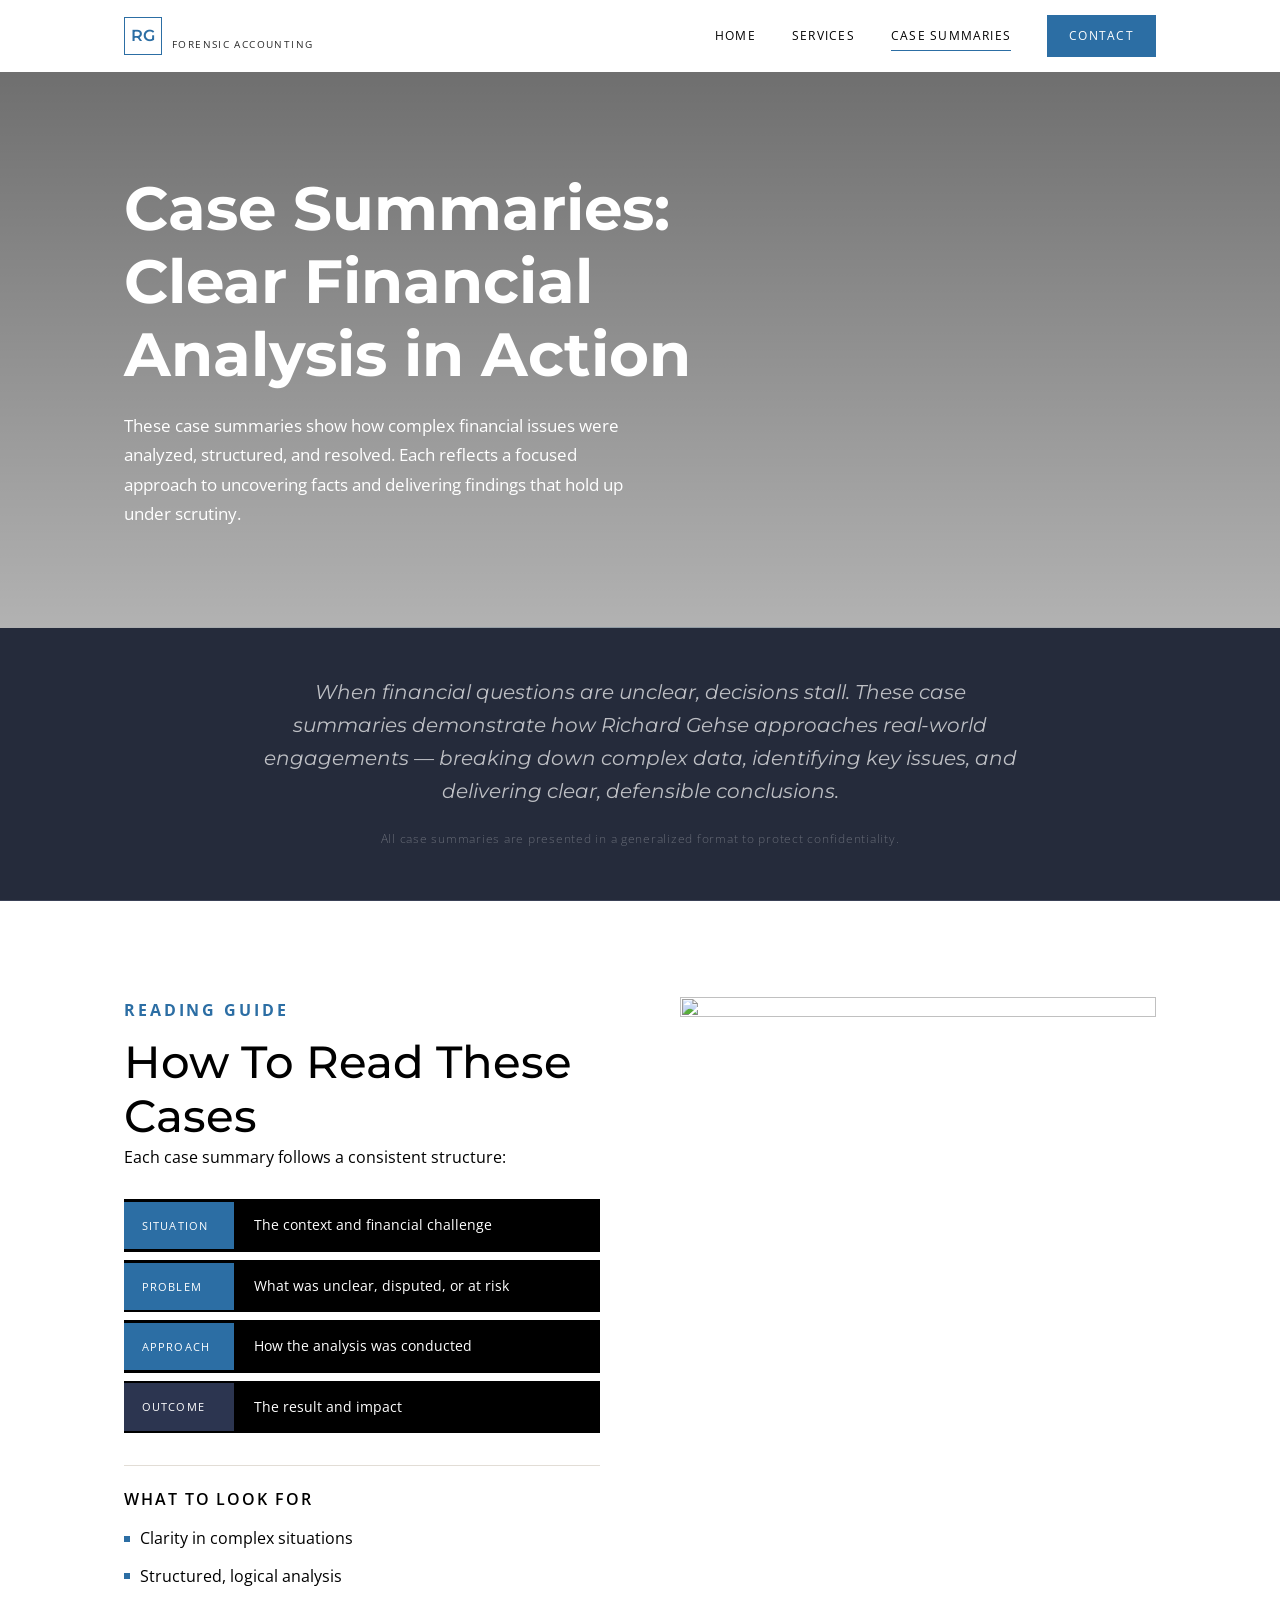
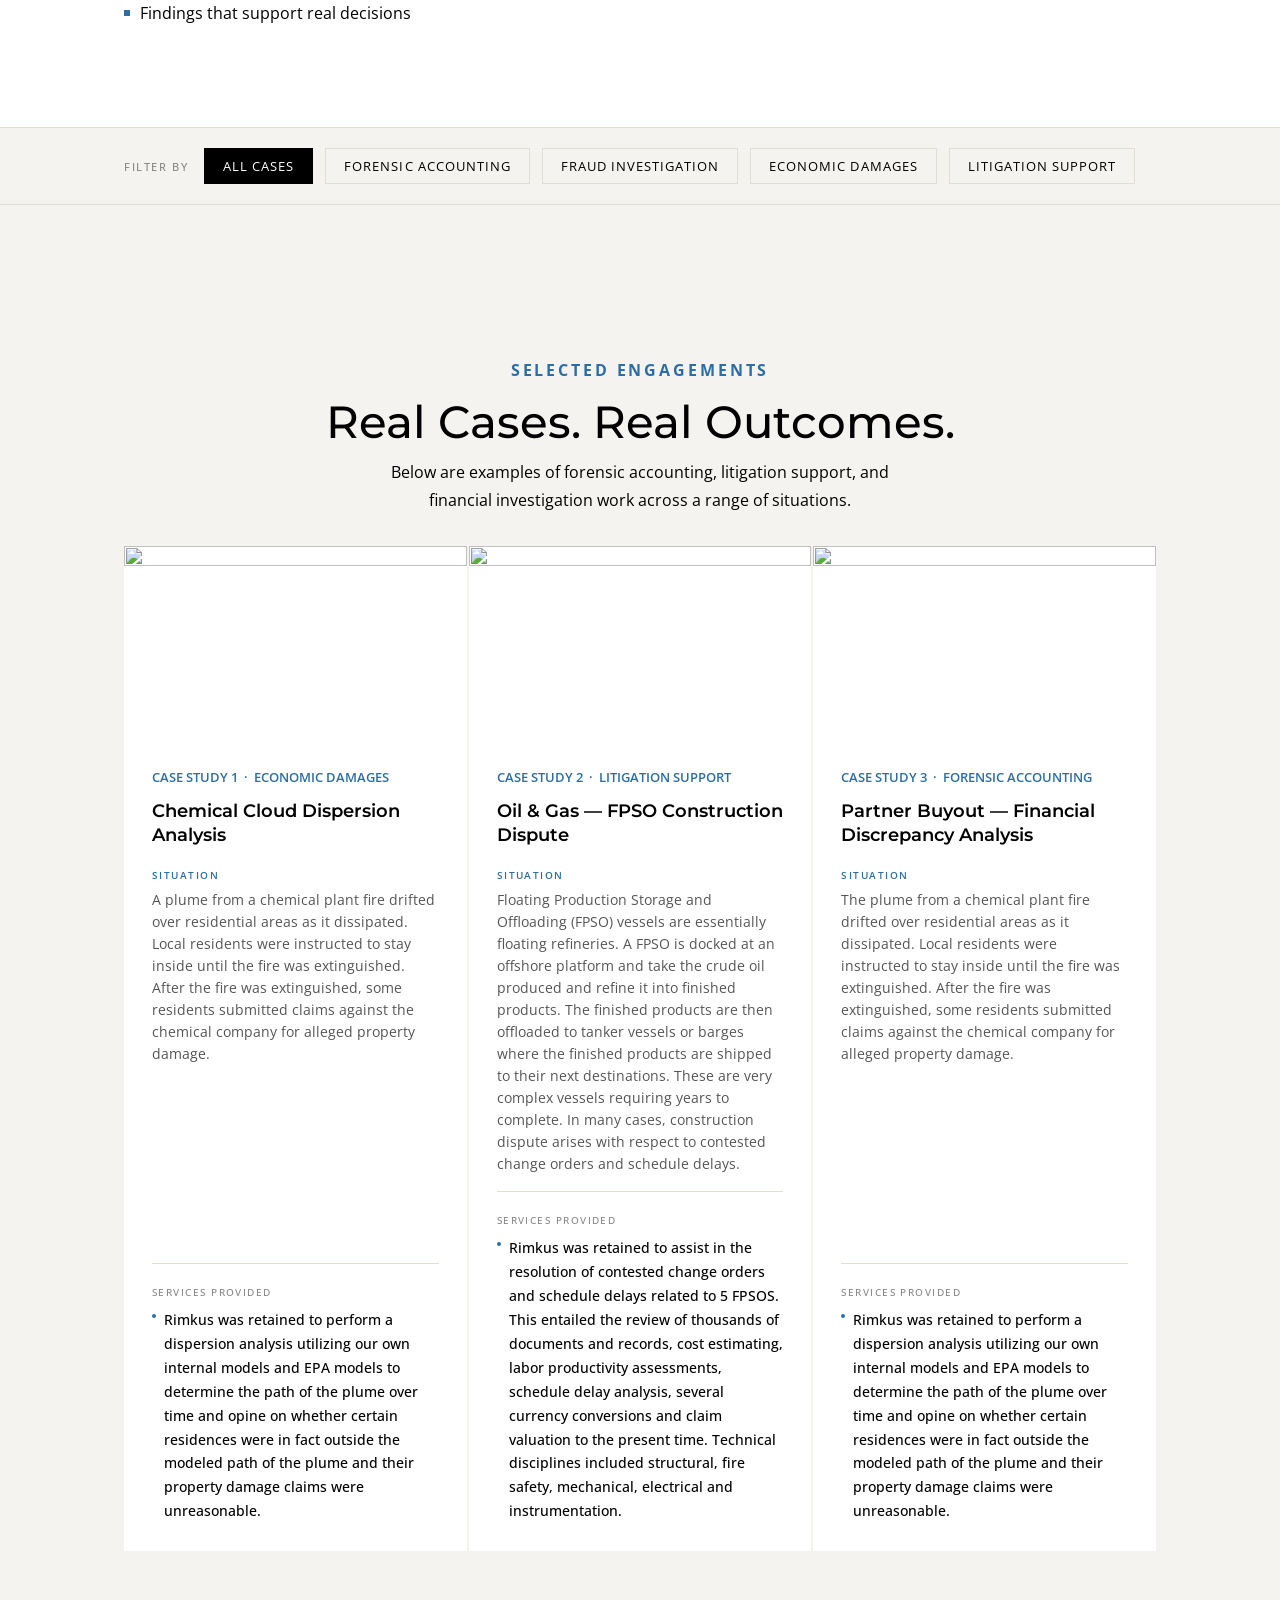
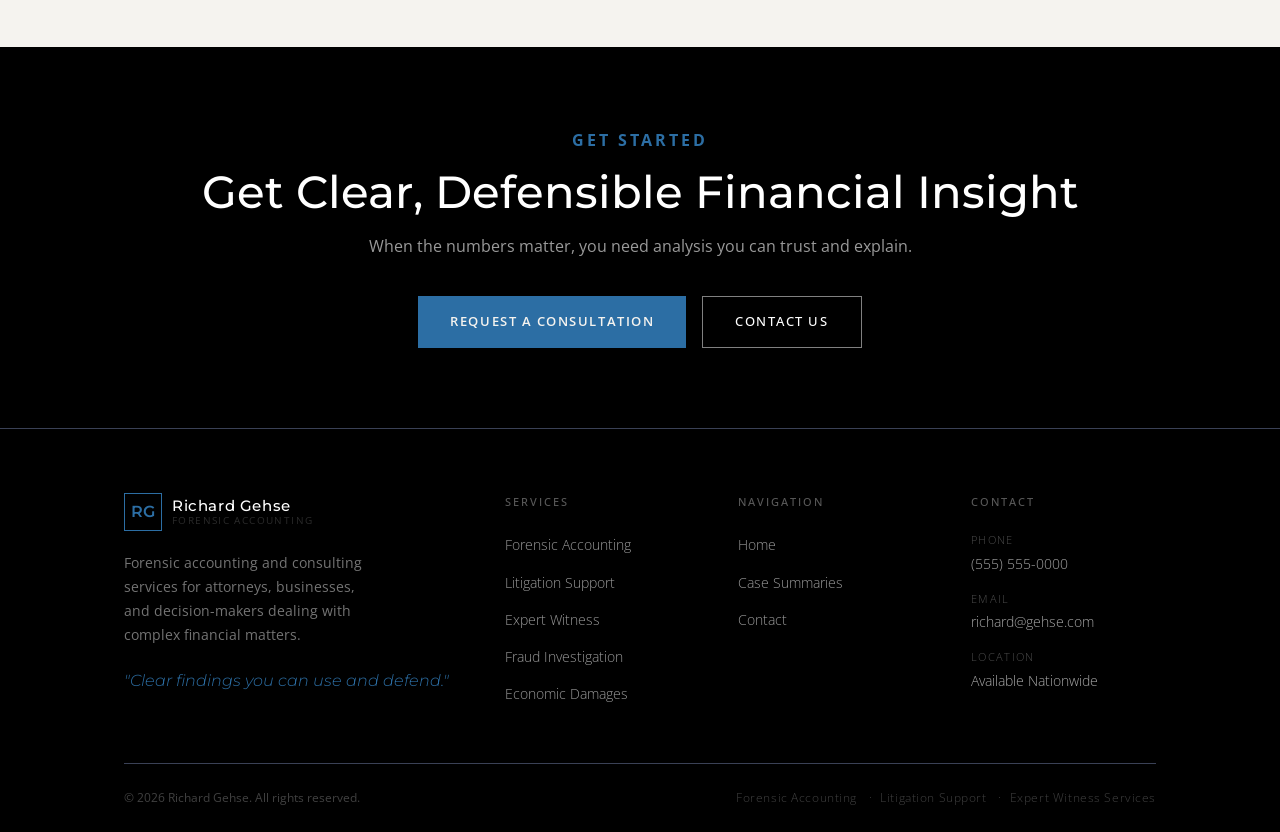
==== commit 2343f29d: "fix: modify asset paths" ====
--- a/pages/case-summaries.html
+++ b/pages/case-summaries.html
@@ -121,7 +121,7 @@
           </div>
 
           <div class="how-to-read-img reveal reveal-delay-2">
-            <img src="/assets/images/cases_02.png" alt="" />
+            <img src="assets/images/cases_02.png" alt="" />
           </div>
         </div>
       </div>
@@ -165,7 +165,7 @@
           <!-- CASE 1 — Chemical Cloud -->
           <div class="case-card reveal" data-category="damages">
             <img
-              src="/assets/images/case_study_01.jpeg"
+              src="assets/images/case_study_01.jpeg"
               alt=""
               class="case-card-img"
             />
@@ -206,7 +206,7 @@
             data-category="litigation"
           >
             <img
-              src="/assets/images/case_study_02.jpeg"
+              src="assets/images/case_study_02.jpeg"
               alt=""
               class="case-card-img"
             />
@@ -250,7 +250,7 @@
           <!-- CASE 3 — Business Partner Dispute -->
           <div class="case-card reveal reveal-delay-2" data-category="forensic">
             <img
-              src="/assets/images/case_study_01.jpeg"
+              src="assets/images/case_study_01.jpeg"
               alt=""
               class="case-card-img"
             />
--- a/css/main.css
+++ b/css/main.css
@@ -238,7 +238,7 @@
     content: '';
     position: absolute;
     inset: 0;
-    background: url('/assets/images/hero-bg.jpg') center/cover no-repeat;
+    background: url('assets/images/hero-bg.jpg') center/cover no-repeat;
     opacity: 0.18;
 }
 
--- a/css/pages.css
+++ b/css/pages.css
@@ -7,7 +7,7 @@
     align-items: center;
     position: relative;
     overflow: hidden;
-    background: url(/assets/images/hero-bg.png) no-repeat top/cover;
+    background: url(assets/images/hero-bg.png) no-repeat top/cover;
 
 }
 
@@ -587,7 +587,7 @@
 }
 
 .about-grid .img-card {
-    background: url(../assets/images/Richard-Gehse.jpg) center/cover no-repeat;
+    background: url(assets/images/Richard-Gehse.jpg) center/cover no-repeat;
     height: 500px;
 }
 
@@ -651,7 +651,7 @@
     align-items: center;
     position: relative;
     overflow: hidden;
-    background: url(/assets/images/service-hero.png) no-repeat top/cover;
+    background: url(assets/images/service-hero.png) no-repeat top/cover;
 }
 
 .services-hero::before {
@@ -1056,7 +1056,7 @@
 
 /* Hero */
 .cases-hero {
-    background: url(/assets/images/cases-hero.png) center/cover no-repeat;
+    background: url(assets/images/cases-hero.png) center/cover no-repeat;
     padding: calc(var(--nav-height) + 100px) 0 100px;
     position: relative;
     overflow: hidden;
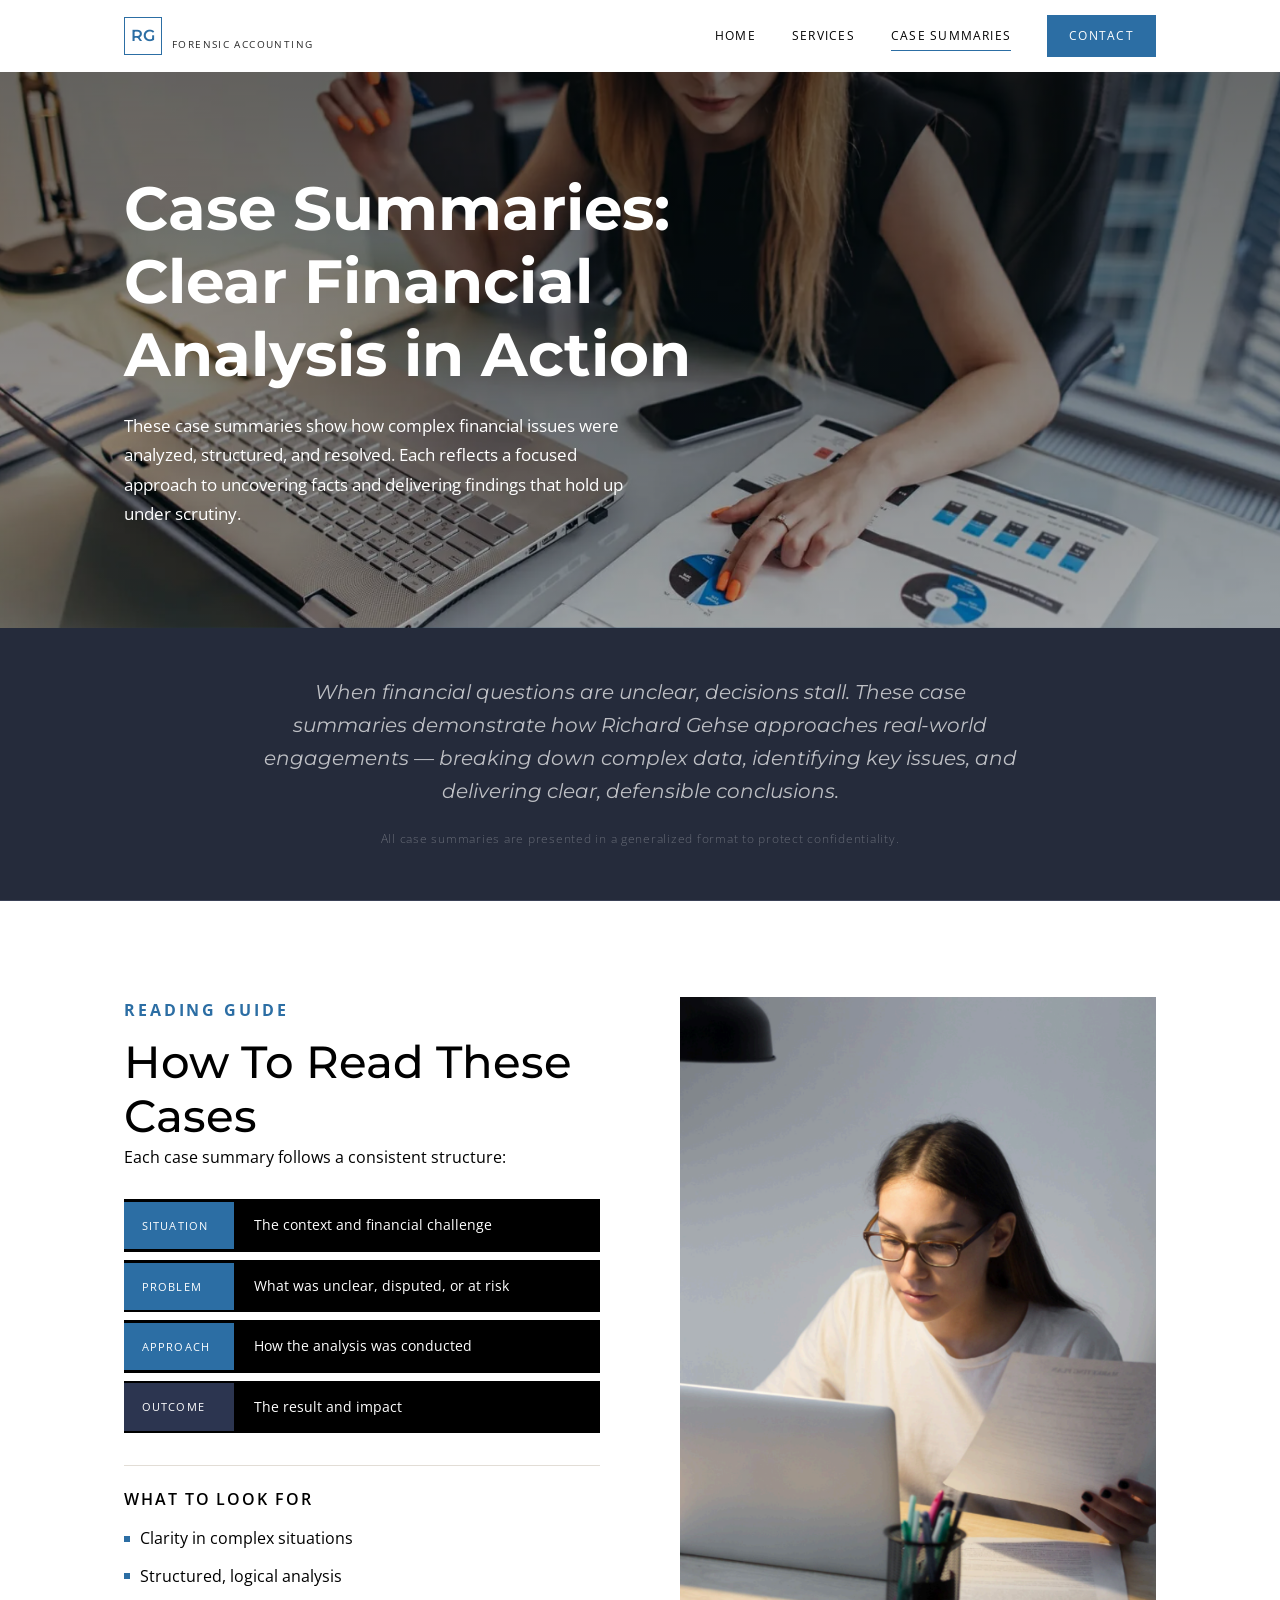
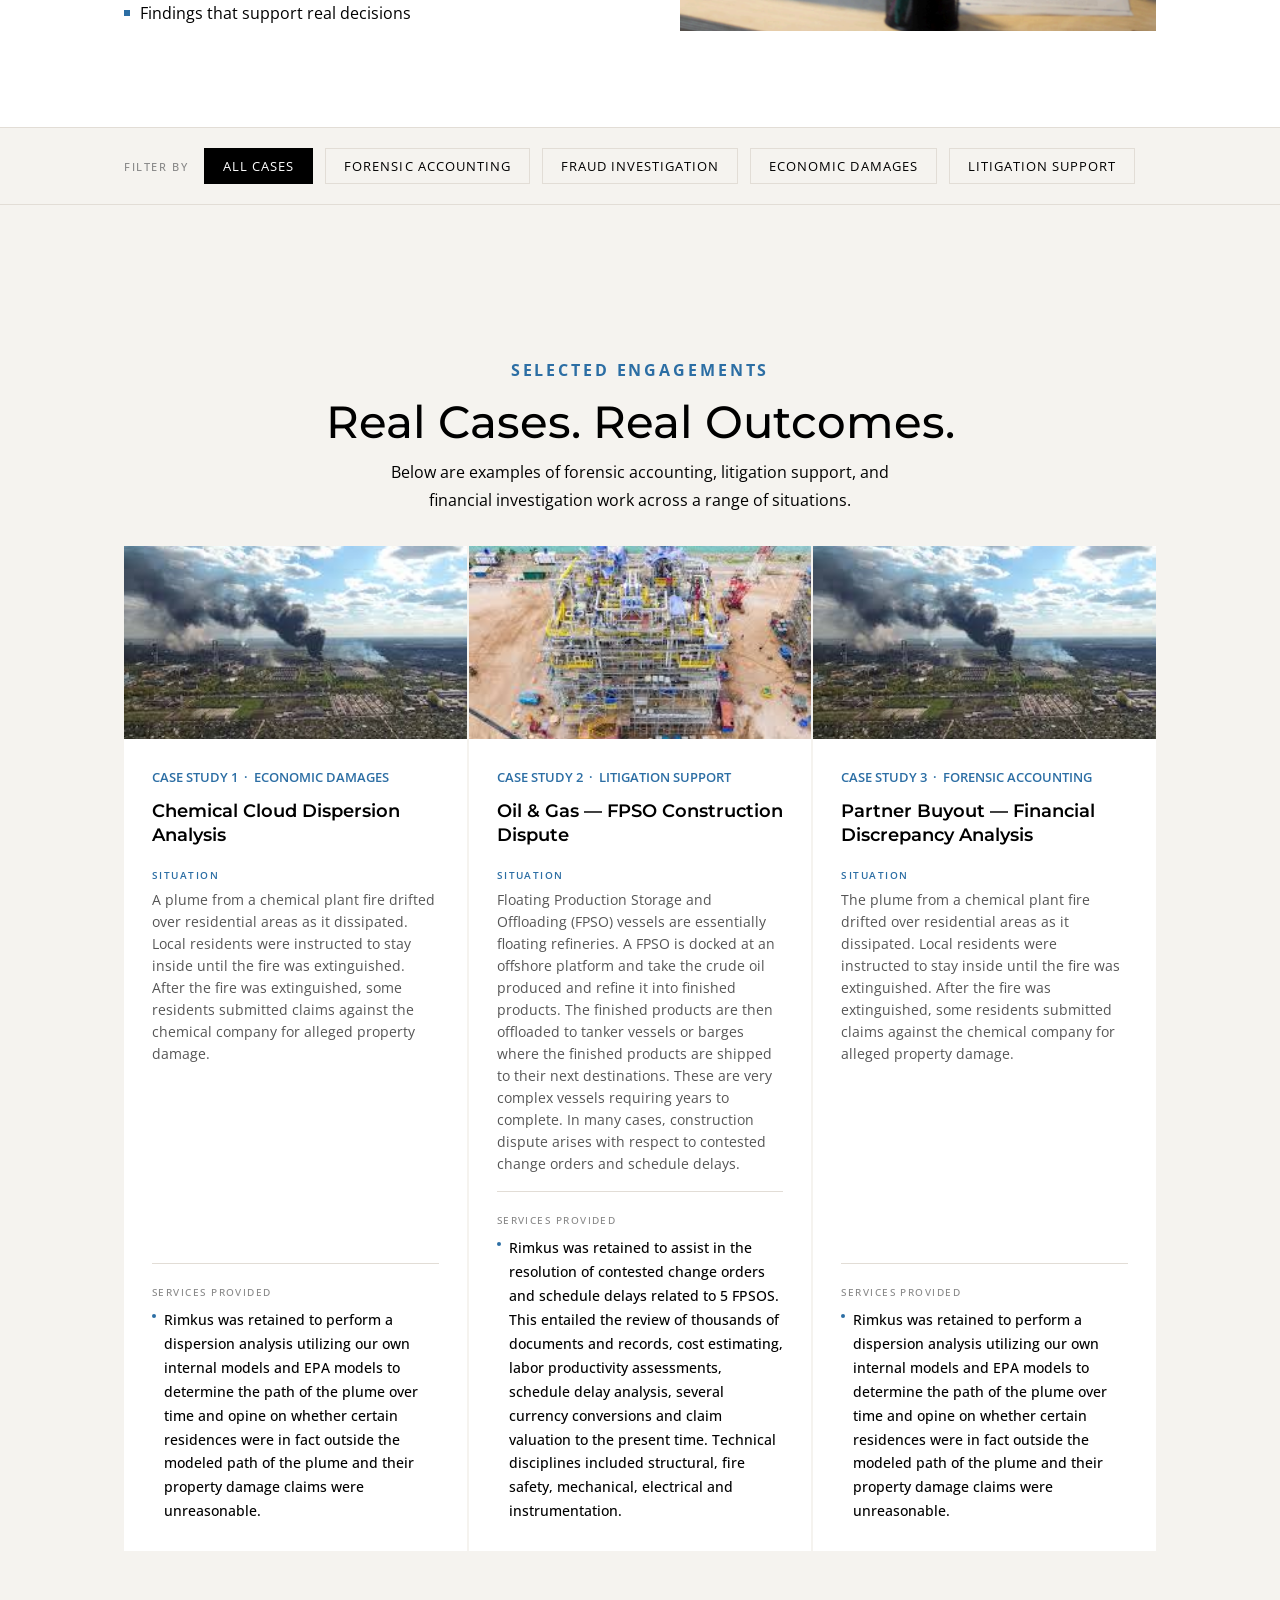
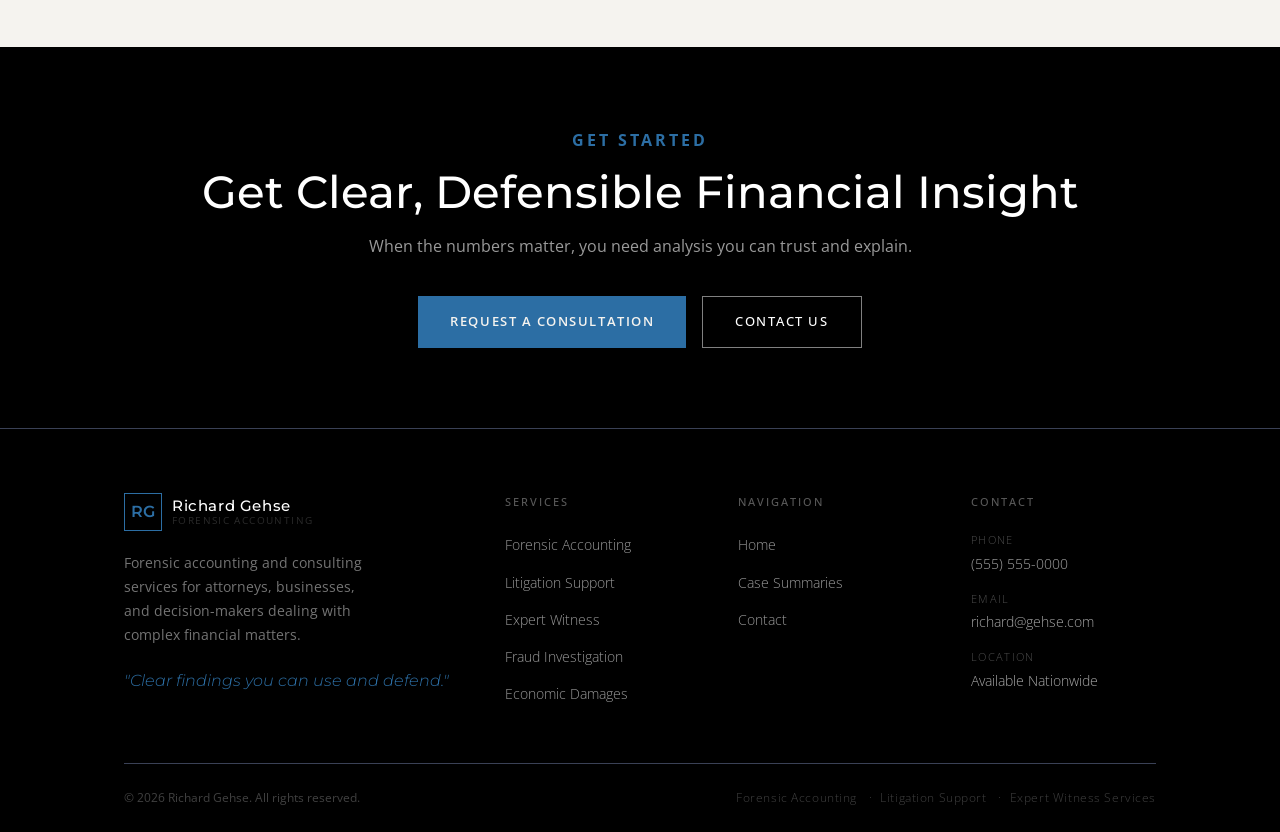
==== commit 0918c608: "fix: modify relative paths" ====
--- a/pages/case-summaries.html
+++ b/pages/case-summaries.html
@@ -121,7 +121,7 @@
           </div>
 
           <div class="how-to-read-img reveal reveal-delay-2">
-            <img src="assets/images/cases_02.png" alt="" />
+            <img src="../assets/images/cases_02.png" alt="" />
           </div>
         </div>
       </div>
@@ -165,7 +165,7 @@
           <!-- CASE 1 — Chemical Cloud -->
           <div class="case-card reveal" data-category="damages">
             <img
-              src="assets/images/case_study_01.jpeg"
+              src="../assets/images/case_study_01.jpeg"
               alt=""
               class="case-card-img"
             />
@@ -206,7 +206,7 @@
             data-category="litigation"
           >
             <img
-              src="assets/images/case_study_02.jpeg"
+              src="../assets/images/case_study_02.jpeg"
               alt=""
               class="case-card-img"
             />
@@ -250,7 +250,7 @@
           <!-- CASE 3 — Business Partner Dispute -->
           <div class="case-card reveal reveal-delay-2" data-category="forensic">
             <img
-              src="assets/images/case_study_01.jpeg"
+              src="../assets/images/case_study_01.jpeg"
               alt=""
               class="case-card-img"
             />
--- a/css/pages.css
+++ b/css/pages.css
@@ -7,7 +7,7 @@
     align-items: center;
     position: relative;
     overflow: hidden;
-    background: url(assets/images/hero-bg.png) no-repeat top/cover;
+    background: url(../assets/images/hero-bg.png) no-repeat top/cover;
 
 }
 
@@ -587,7 +587,7 @@
 }
 
 .about-grid .img-card {
-    background: url(assets/images/Richard-Gehse.jpg) center/cover no-repeat;
+    background: url(../assets/images/Richard-Gehse.jpg) center/cover no-repeat;
     height: 500px;
 }
 
@@ -651,7 +651,7 @@
     align-items: center;
     position: relative;
     overflow: hidden;
-    background: url(assets/images/service-hero.png) no-repeat top/cover;
+    background: url(../assets/images/service-hero.png) no-repeat top/cover;
 }
 
 .services-hero::before {
@@ -1056,7 +1056,7 @@
 
 /* Hero */
 .cases-hero {
-    background: url(assets/images/cases-hero.png) center/cover no-repeat;
+    background: url(../assets/images/cases-hero.png) center/cover no-repeat;
     padding: calc(var(--nav-height) + 100px) 0 100px;
     position: relative;
     overflow: hidden;
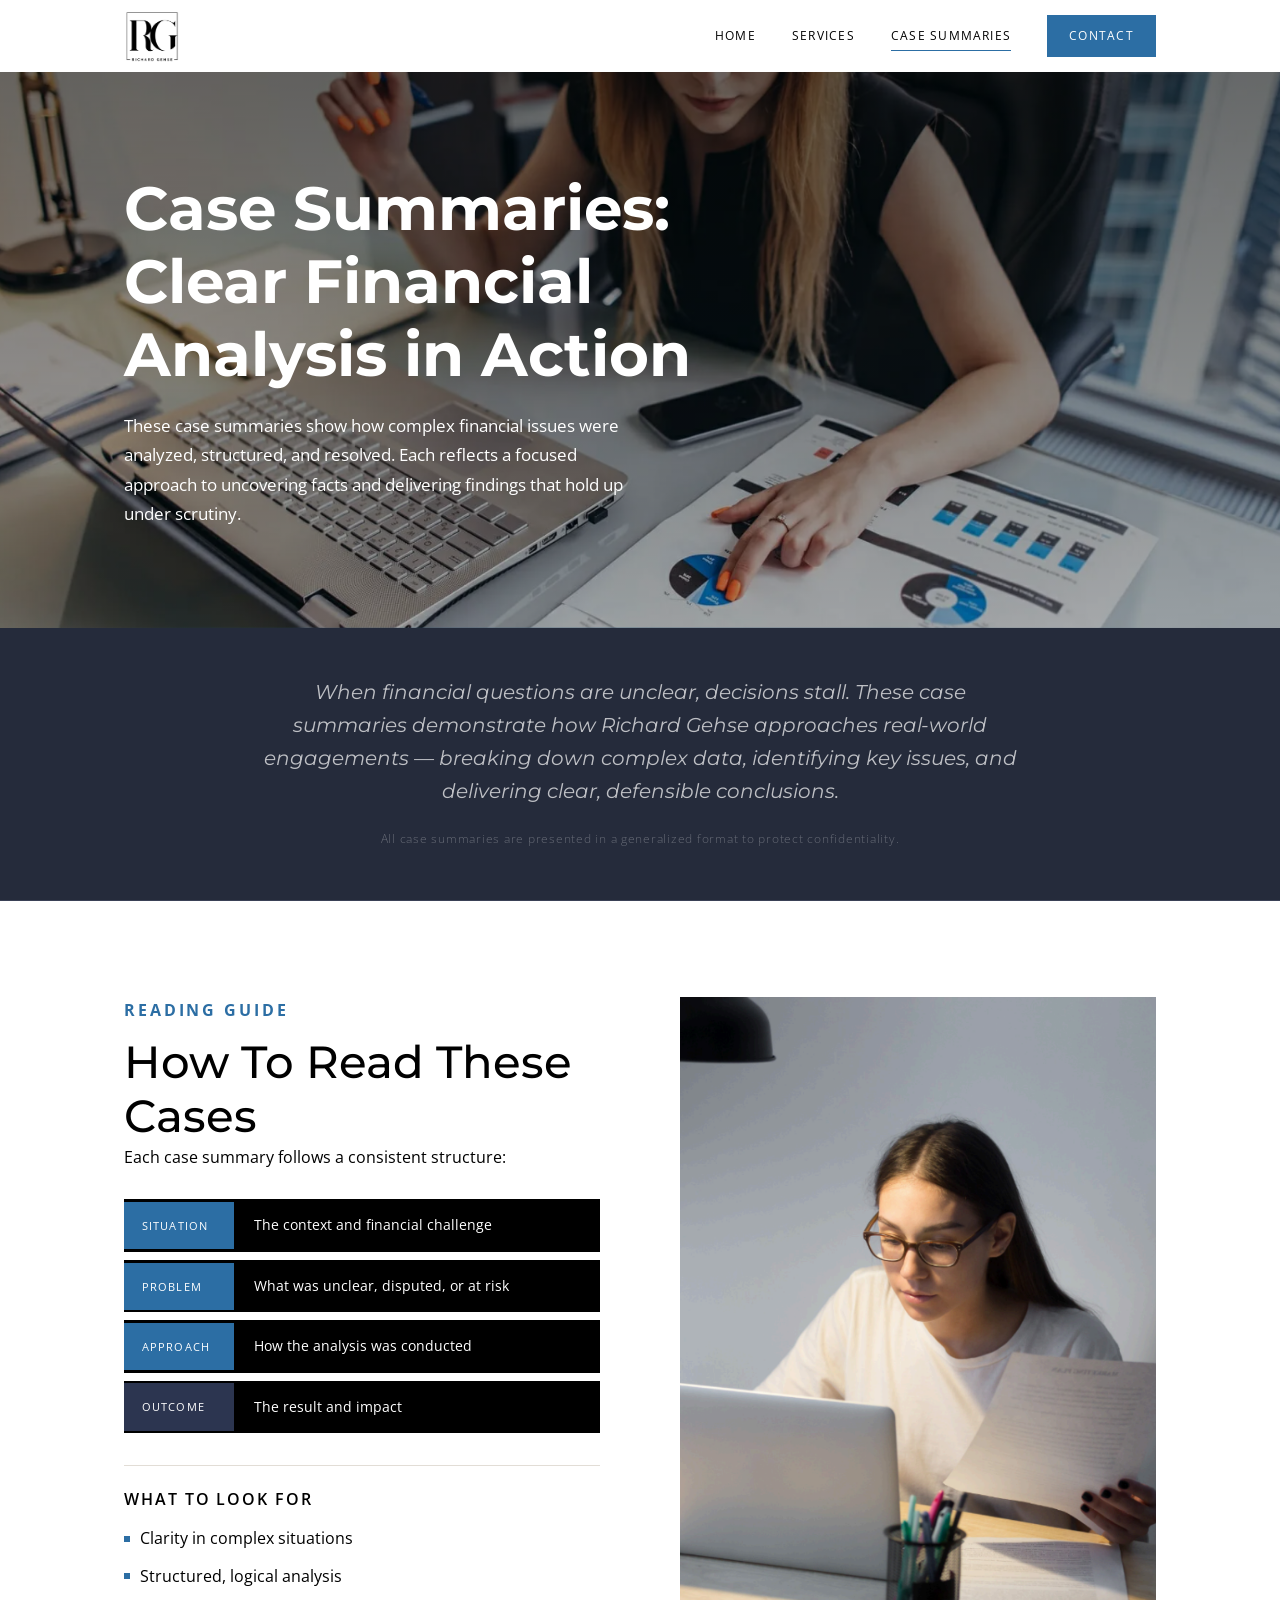
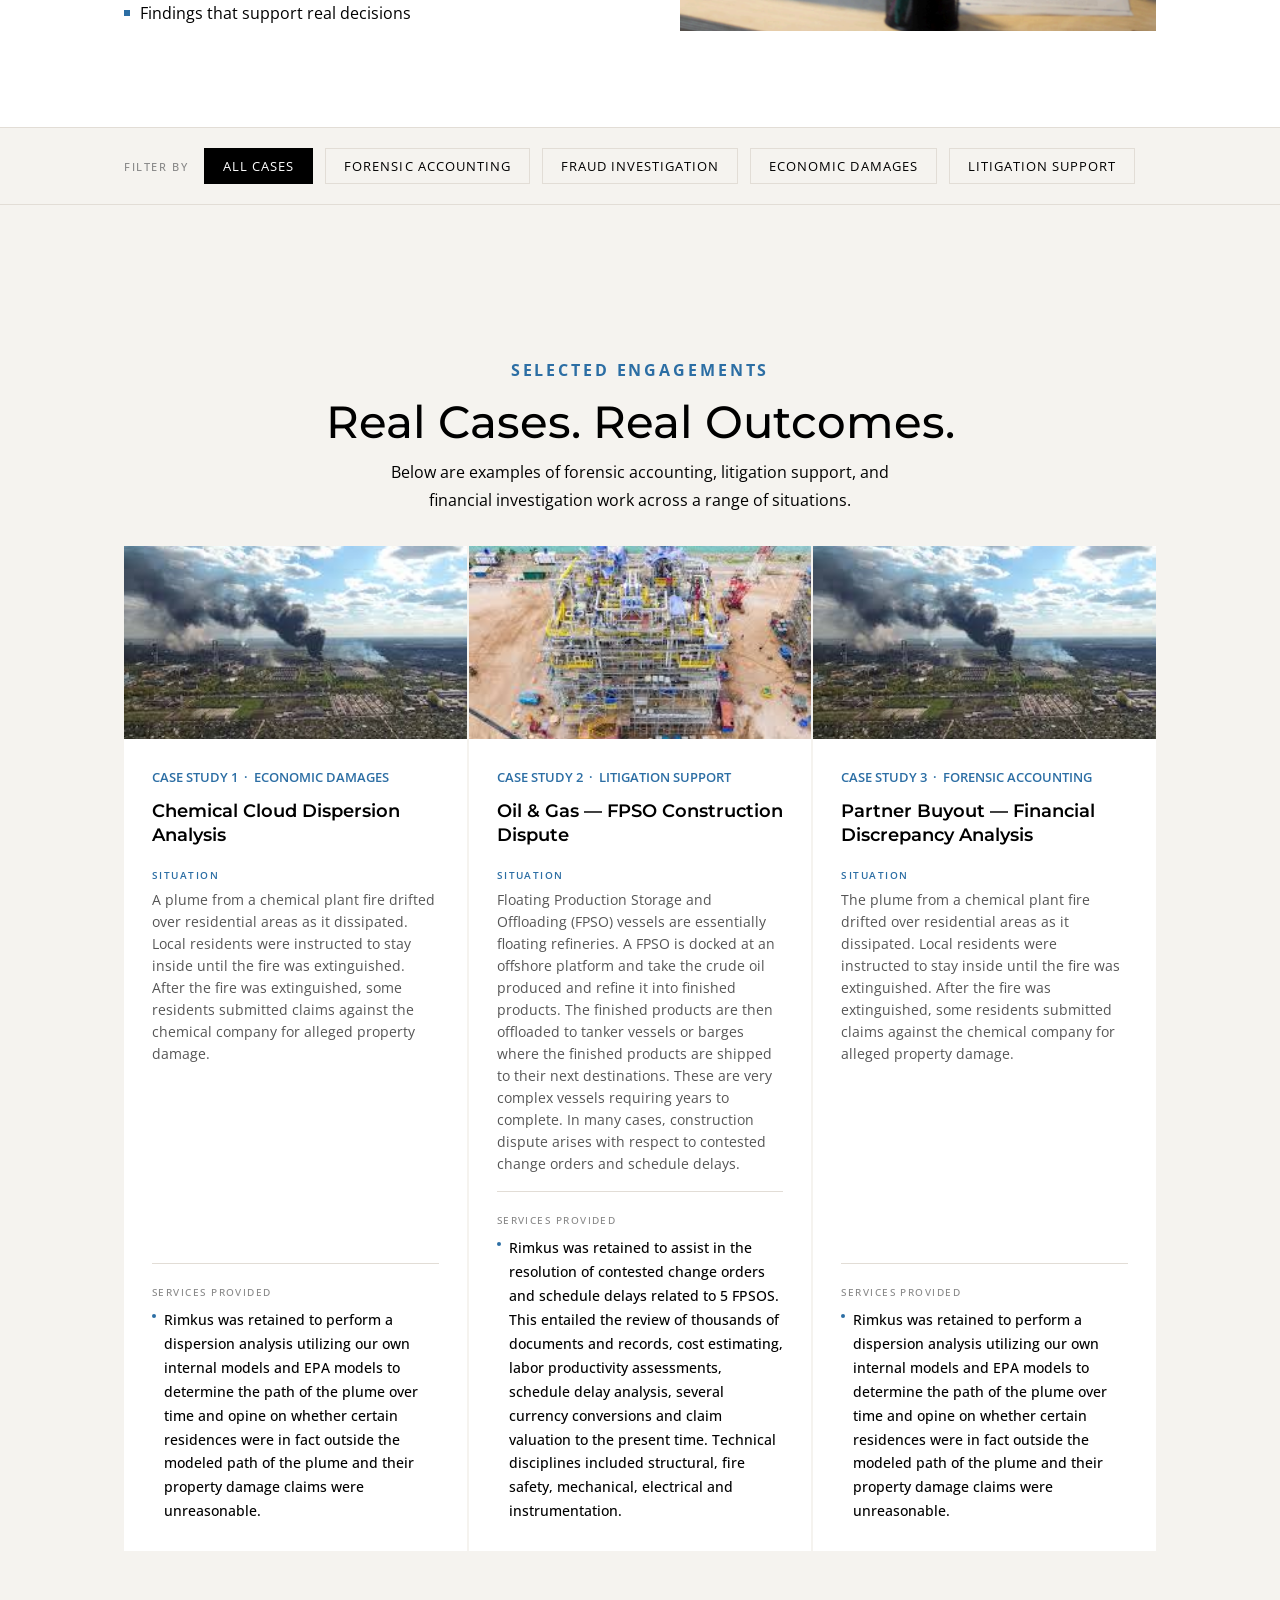
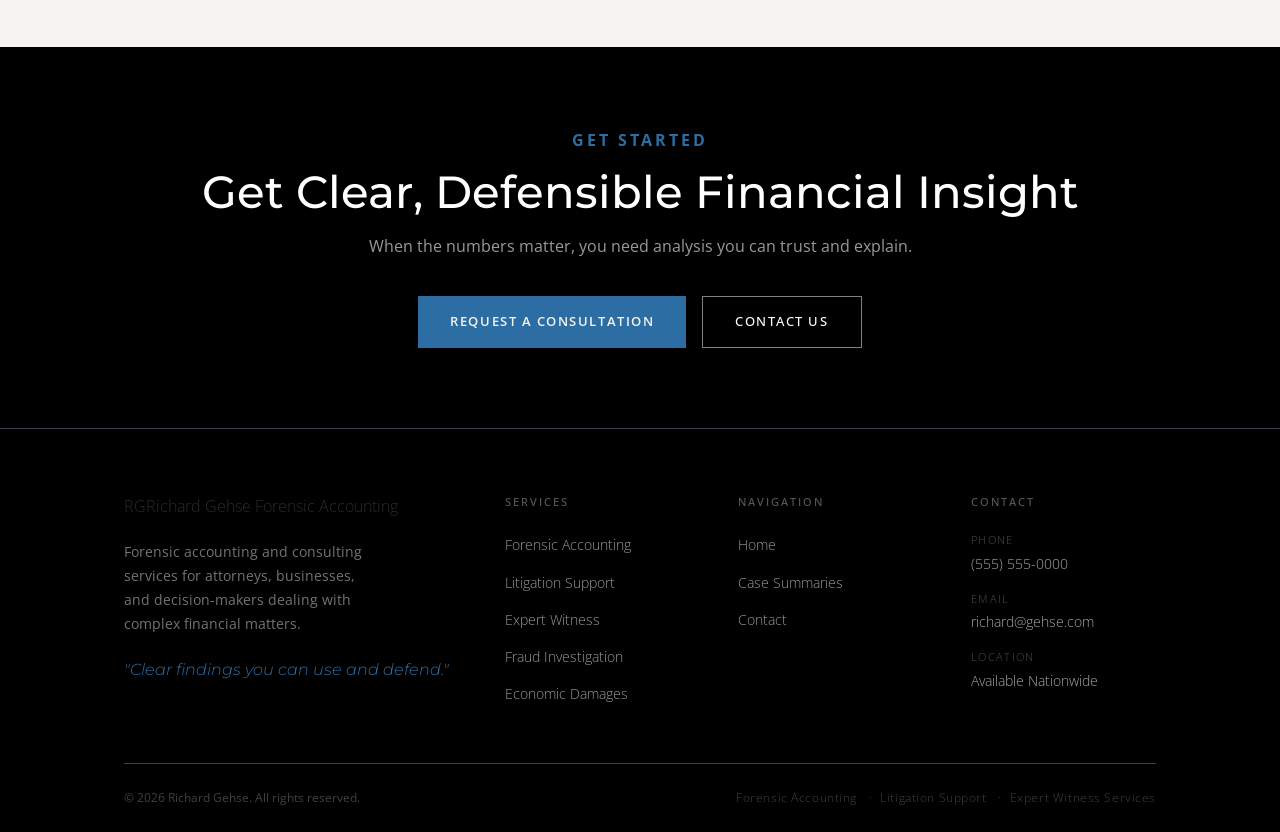
==== commit 6b5fa6e4: "fix:added nav logo on navbar" ====
--- a/pages/case-summaries.html
+++ b/pages/case-summaries.html
@@ -14,14 +14,10 @@
   </head>
   <body>
     <!-- NAV -->
-    <nav class="site-nav nav-transparent-init nav-transparent">
+     <nav class="site-nav nav-transparent-init nav-transparent">
       <div class="nav-inner">
         <a href="../index.html" class="nav-logo">
-          <div class="nav-logo-mark"><span>RG</span></div>
-          <div class="nav-logo-text">
-            <span class="nav-logo-name">Richard Gehse</span>
-            <span class="nav-logo-sub">Forensic Accounting</span>
-          </div>
+          <img src="../assets/images/logo.png" alt="Richard Gehse" />
         </a>
         <div class="nav-links">
           <a href="../index.html">Home</a>
@@ -34,6 +30,7 @@
         </button>
       </div>
     </nav>
+
     <div class="nav-mobile">
       <a href="../index.html">Home</a>
       <a href="./services.html">Services</a>
--- a/css/main.css
+++ b/css/main.css
@@ -1,20 +1,11 @@
-/* ============================================
-   MAIN.CSS — Variables, Reset, Typography
-   ============================================ */
-
 @import url('https://fonts.googleapis.com/css2?family=Open+Sans:ital,wght@0,300..800;1,300..800&display=swap');
 @import url('https://fonts.googleapis.com/css2?family=Montserrat:ital,wght@0,100..900;1,100..900&display=swap');
 
-
-/* --- CSS Variables --- */
 :root {
-    /* Colors — from your design */
     --color-dark: #000000;
     --color-dark-mid: #252b3b;
     --color-navy: #2c3550;
     --color-accent: #2C6EA4;
-    /* gold accent */
-    --color-accent-dim: #2C6EA4;
     --color-light: #f5f3ef;
     --color-white: #ffffff;
     --color-text: #2a2a2a;
@@ -23,21 +14,17 @@
     --color-border: #e2ddd6;
     --color-border-dark: #3a4156;
 
-    /* Typography */
     --font-display: 'Montserrat', Georgia, sans-serif;
     --font-body: 'Open Sans', sans-serif;
 
-    /* Spacing */
     --nav-height: 72px;
     --max-width: 1160px;
     --section-gap: 96px;
     --gutter: clamp(24px, 5vw, 80px);
 
-    /* Transitions */
     --ease: cubic-bezier(0.25, 0.46, 0.45, 0.94);
 }
 
-/* --- Reset --- */
 *,
 *::before,
 *::after {
@@ -77,7 +64,6 @@
     list-style: none;
 }
 
-/* --- Typography Scale --- */
 h1,
 h2,
 h3,
@@ -88,21 +74,10 @@
     color: var(--color-dark);
 }
 
-h1 {
-    font-size: clamp(2.4rem, 5vw, 3.8rem);
-}
-
-h2 {
-    font-size: clamp(1.8rem, 3.5vw, 2.8rem);
-}
-
-h3 {
-    font-size: clamp(1.3rem, 2.5vw, 1.8rem);
-}
-
-h4 {
-    font-size: 1.1rem;
-}
+h1 { font-size: clamp(2.4rem, 5vw, 3.8rem); }
+h2 { font-size: clamp(1.8rem, 3.5vw, 2.8rem); }
+h3 { font-size: clamp(1.3rem, 2.5vw, 1.8rem); }
+h4 { font-size: 1.1rem; }
 
 p {
     font-size: 1rem;
@@ -111,7 +86,6 @@
     line-height: 1.75;
 }
 
-/* --- Layout Helpers --- */
 .container {
     width: 100%;
     max-width: var(--max-width);
@@ -123,7 +97,6 @@
     padding: var(--section-gap) 0;
 }
 
-/* --- Buttons --- */
 .btn {
     display: inline-flex;
     align-items: center;
@@ -143,12 +116,11 @@
 .btn-primary {
     background: var(--color-accent);
     color: var(--color-light);
-    font: 'Montserrat', Georgia, sans-serif;
     font-weight: 600;
 }
 
 .btn-primary:hover {
-    background: var(--color-accent-dim);
+    opacity: 0.9;
     transform: translateY(-1px);
 }
 
@@ -174,7 +146,6 @@
     color: var(--color-white);
 }
 
-/* --- Scroll Reveal --- */
 .reveal {
     opacity: 0;
     transform: translateY(28px);
@@ -186,34 +157,14 @@
     transform: translateY(0);
 }
 
-.reveal-delay-1 {
-    transition-delay: 0.1s;
-}
-
-.reveal-delay-2 {
-    transition-delay: 0.2s;
-}
-
-.reveal-delay-3 {
-    transition-delay: 0.3s;
-}
-
-.reveal-delay-4 {
-    transition-delay: 0.4s;
-}
-
-/* --- Utility --- */
-.text-accent {
-    color: var(--color-accent);
-}
-
-.text-center {
-    text-align: center;
-}
-
-.text-light {
-    color: var(--color-text-light);
-}
+.reveal-delay-1 { transition-delay: 0.1s; }
+.reveal-delay-2 { transition-delay: 0.2s; }
+.reveal-delay-3 { transition-delay: 0.3s; }
+.reveal-delay-4 { transition-delay: 0.4s; }
+
+.text-accent { color: var(--color-accent); }
+.text-center { text-align: center; }
+.text-light { color: var(--color-text-light); }
 
 .label-overline {
     font-family: var(--font-body);
@@ -226,38 +177,6 @@
     margin-bottom: 12px;
 }
 
-/* --- Page Hero (shared) --- */
-.page-hero {
-    background: var(--color-dark);
-    padding: calc(var(--nav-height) + 80px) 0 80px;
-    position: relative;
-    overflow: hidden;
-}
-
-.page-hero::before {
-    content: '';
-    position: absolute;
-    inset: 0;
-    background: url('assets/images/hero-bg.jpg') center/cover no-repeat;
-    opacity: 0.18;
-}
-
-.page-hero .container {
-    position: relative;
-}
-
-.page-hero h1 {
-    color: var(--color-white);
-    margin-bottom: 16px;
-}
-
-.page-hero p {
-    color: rgba(255, 255, 255, 0.65);
-    max-width: 560px;
-    font-size: 1.05rem;
-}
-
-/* --- CTA Band (shared) --- */
 .cta-band {
     background: var(--color-dark);
     padding: 80px 0;
--- a/css/components.css
+++ b/css/components.css
@@ -1,11 +1,3 @@
-/* ============================================
-   COMPONENTS.CSS — Navbar & Footer
-   ============================================ */
-
-/* ==========================================
-   NAVIGATION
-   ========================================== */
-
 .site-nav {
     position: fixed;
     top: 0;
@@ -16,10 +8,8 @@
     display: flex;
     align-items: center;
     transition: background 0.4s var(--ease), box-shadow 0.4s var(--ease);
-
-}
-
-/* Transparent on hero pages, solid when scrolled */
+}
+
 .site-nav.nav-transparent {
     background: var(--color-white);
 }
@@ -40,56 +30,35 @@
     justify-content: space-between;
 }
 
-/* Logo */
 .nav-logo {
     display: flex;
     align-items: center;
-    gap: 10px;
     text-decoration: none;
 }
 
-.nav-logo-mark {
-    width: 38px;
-    height: 38px;
-    border: 1.5px solid var(--color-accent);
-    display: flex;
-    align-items: center;
-    justify-content: center;
-    flex-shrink: 0;
-}
-
-.nav-logo-mark span {
-    font-family: var(--font-display);
-    font-size: 1rem;
-    font-weight: 600;
-    color: var(--color-accent);
-    letter-spacing: 0.02em;
-}
-
-.nav-logo-text {
-    display: flex;
-    flex-direction: column;
-    line-height: 1.1;
-}
-
-.nav-logo-name {
-    font-family: var(--font-display);
-    font-size: 0.95rem;
-    font-weight: 500;
-    color: var(--color-white);
-    letter-spacing: 0.04em;
-}
-
-.nav-logo-sub {
-    font-family: var(--font-body);
-    font-size: 0.62rem;
-    font-weight: 400;
-    letter-spacing: 0.14em;
-    text-transform: uppercase;
-
-}
-
-/* Nav links */
+.nav-logo img {
+    height: 56px;
+    width: auto;
+    display: block;
+    transition: opacity 0.2s;
+}
+
+.nav-logo:hover img {
+    opacity: 0.8;
+}
+
+@media (max-width: 900px) {
+    .nav-logo img {
+        height: 32px;
+    }
+}
+
+@media (max-width: 480px) {
+    .nav-logo img {
+        height: 28px;
+    }
+}
+
 .nav-links {
     display: flex;
     align-items: center;
@@ -130,7 +99,6 @@
     transform: scaleX(1);
 }
 
-/* CTA button in nav */
 .nav-cta {
     font-family: var(--font-body);
     font-size: 0.72rem;
@@ -148,11 +116,10 @@
 }
 
 .nav-cta:hover {
-    background: var(--color-accent-dim) !important;
+    opacity: 0.9 !important;
     transform: translateY(-1px);
 }
 
-/* Mobile hamburger */
 .nav-toggle {
     display: none;
     flex-direction: column;
@@ -167,7 +134,7 @@
     display: block;
     width: 24px;
     height: 1.5px;
-    background: var(--color-white);
+    background: var(--color-dark);
     transition: transform 0.3s, opacity 0.3s;
 }
 
@@ -183,7 +150,6 @@
     transform: translateY(-6.5px) rotate(-45deg);
 }
 
-/* Mobile menu */
 .nav-mobile {
     display: none;
     position: fixed;
@@ -227,7 +193,6 @@
     color: var(--color-accent);
 }
 
-/* Responsive */
 @media (max-width: 900px) {
     .nav-links {
         display: none;
@@ -237,11 +202,6 @@
         display: flex;
     }
 }
-
-
-/* ==========================================
-   FOOTER
-   ========================================== */
 
 .site-footer {
     background: var(--color-dark);
@@ -256,9 +216,6 @@
     padding-bottom: 56px;
     border-bottom: 1px solid var(--color-border-dark);
 }
-
-/* Footer brand column */
-.footer-brand {}
 
 .footer-brand .nav-logo {
     margin-bottom: 20px;
@@ -280,7 +237,6 @@
     display: block;
 }
 
-/* Footer columns */
 .footer-col h5 {
     font-family: var(--font-body);
     font-size: 0.68rem;
@@ -307,7 +263,6 @@
     color: var(--color-accent);
 }
 
-/* Footer contact column */
 .footer-contact-item {
     display: flex;
     flex-direction: column;
@@ -333,7 +288,6 @@
     color: var(--color-accent);
 }
 
-/* Footer bottom bar */
 .footer-bottom {
     display: flex;
     align-items: center;
@@ -365,7 +319,6 @@
     margin: 0 8px;
 }
 
-/* Footer responsive */
 @media (max-width: 900px) {
     .footer-inner {
         grid-template-columns: 1fr 1fr;
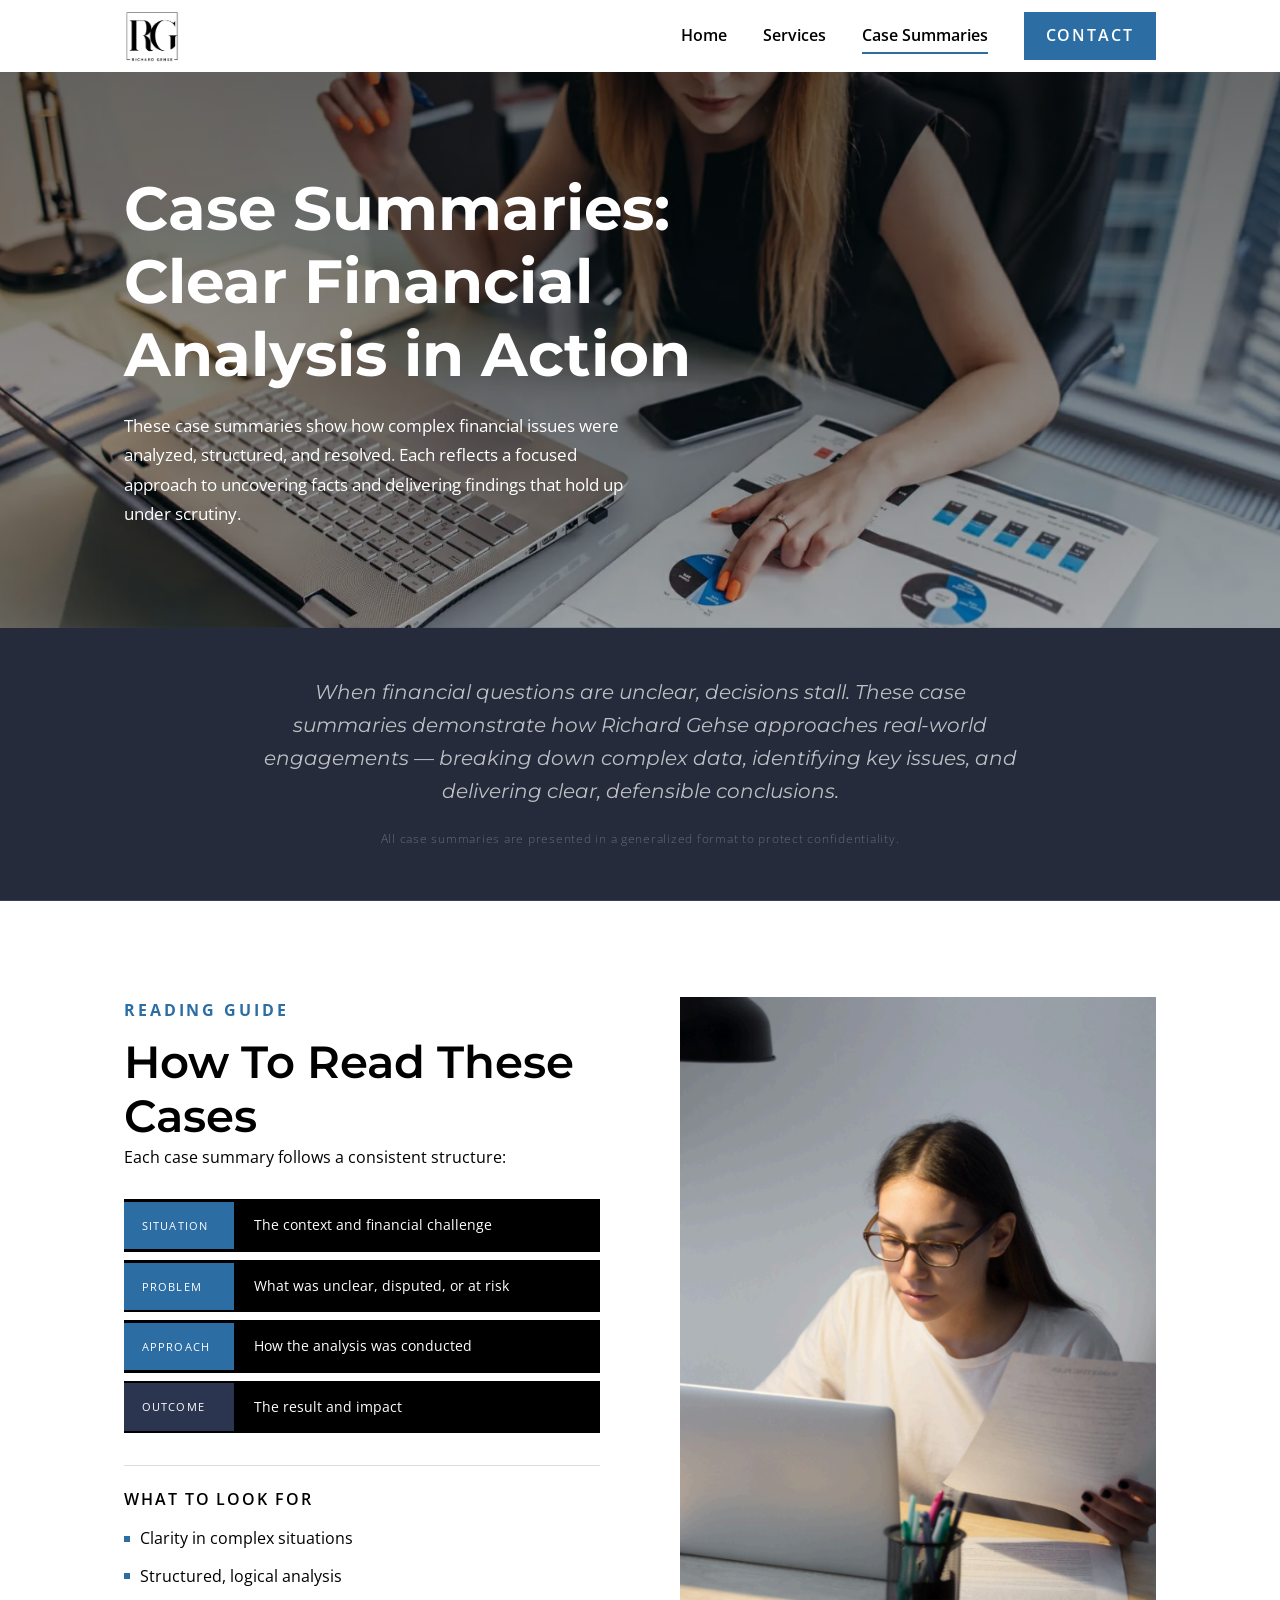
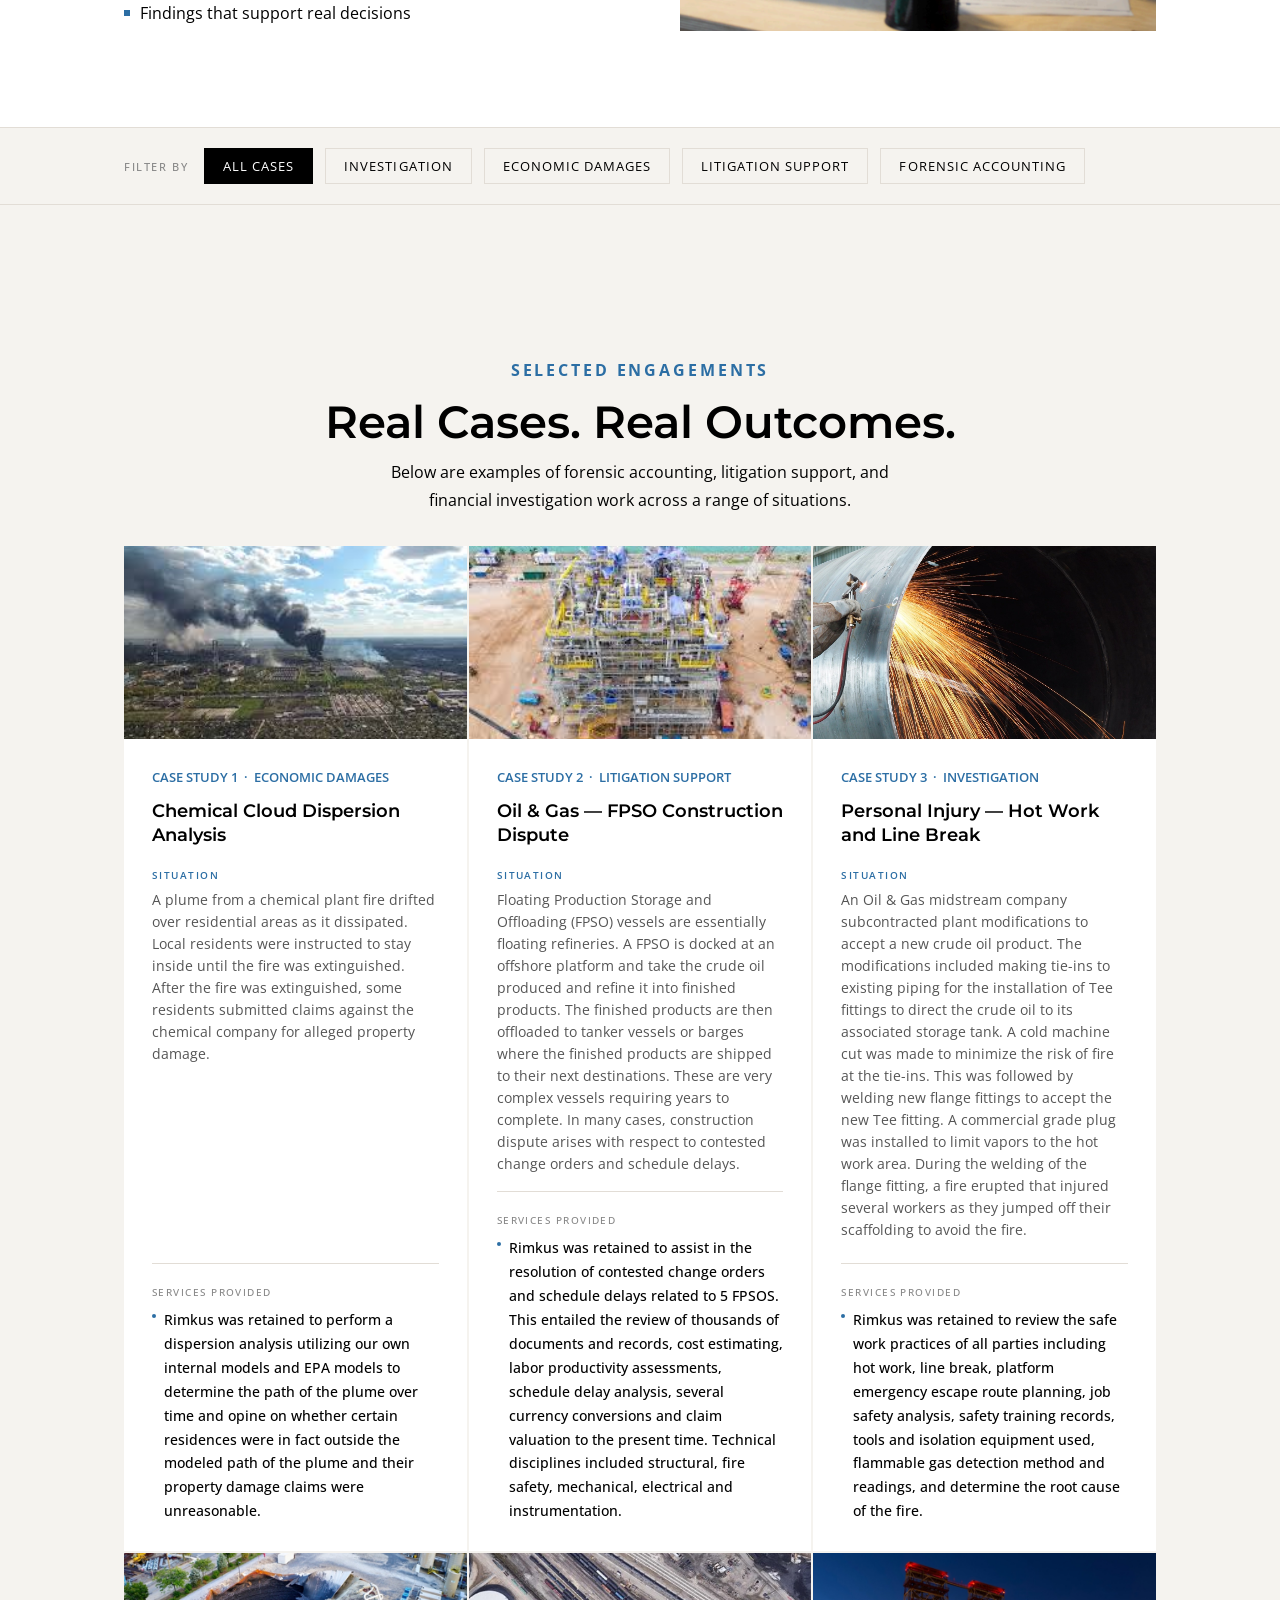
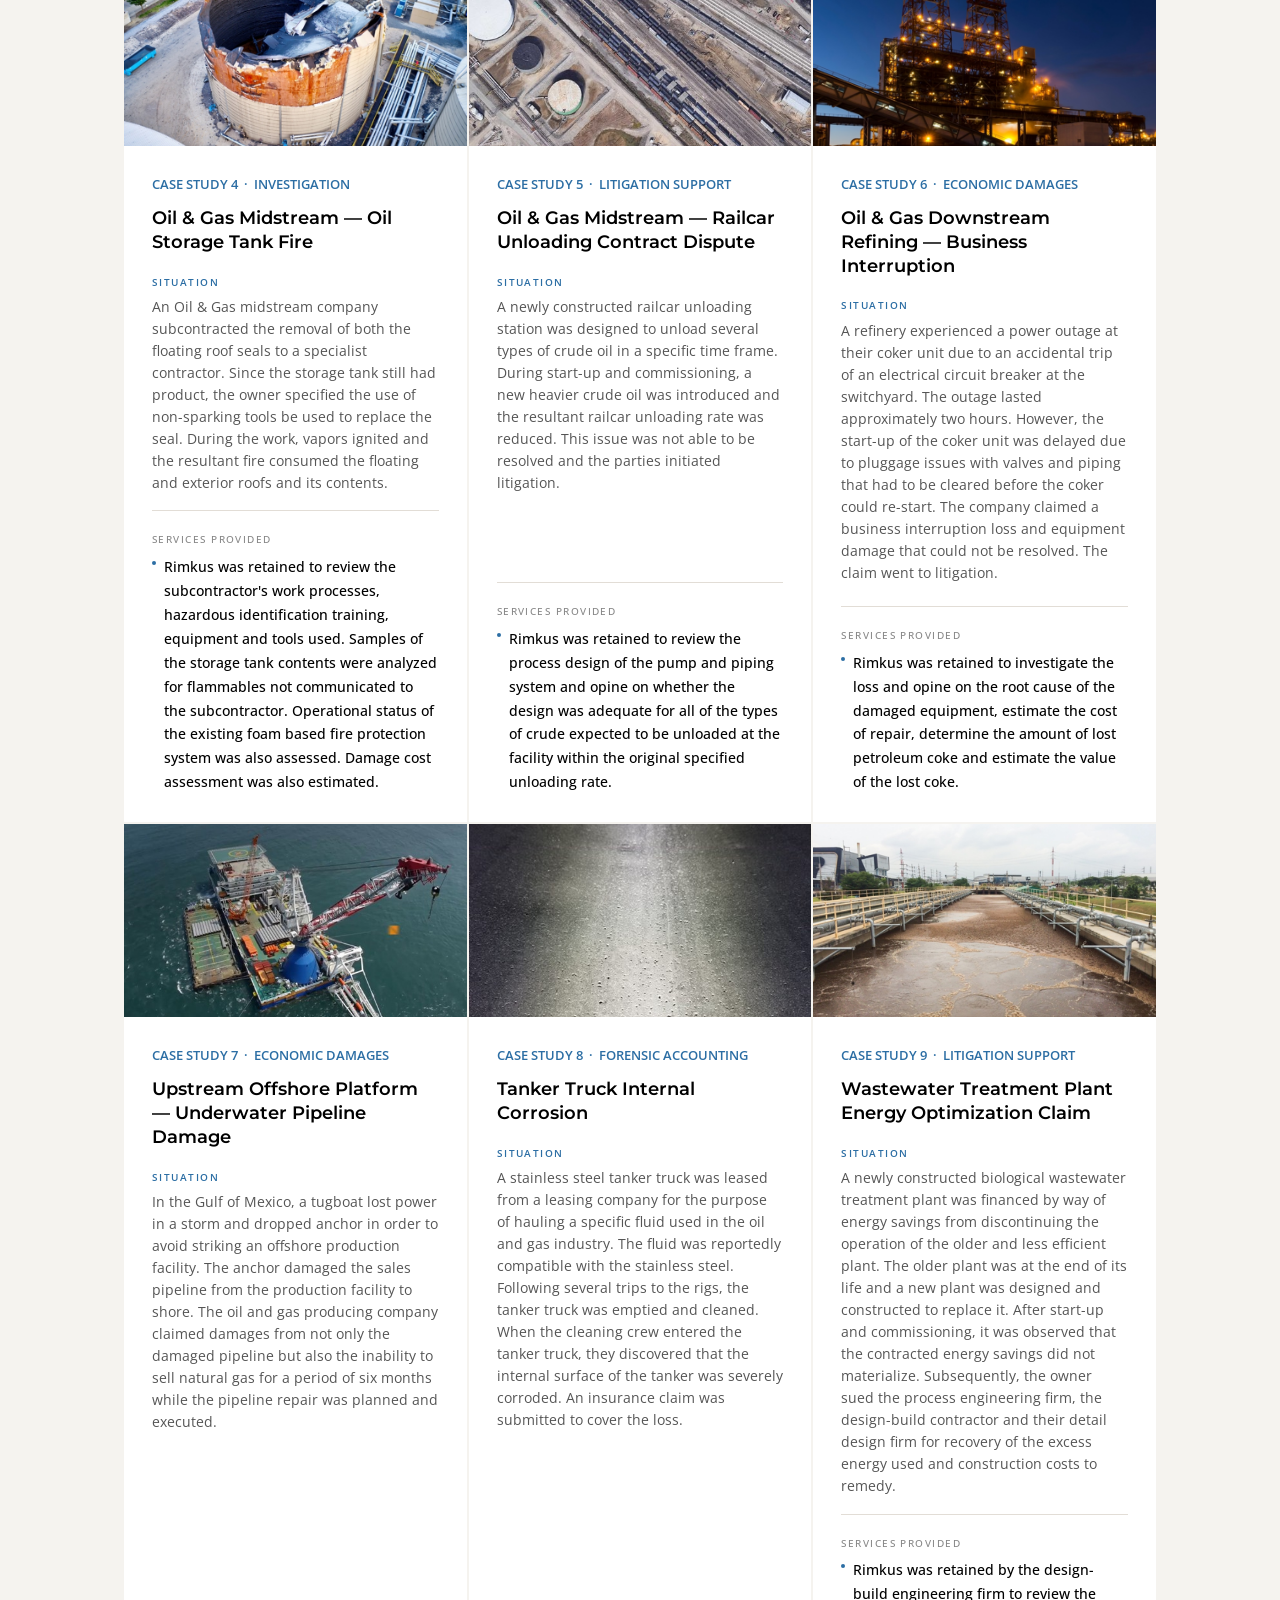
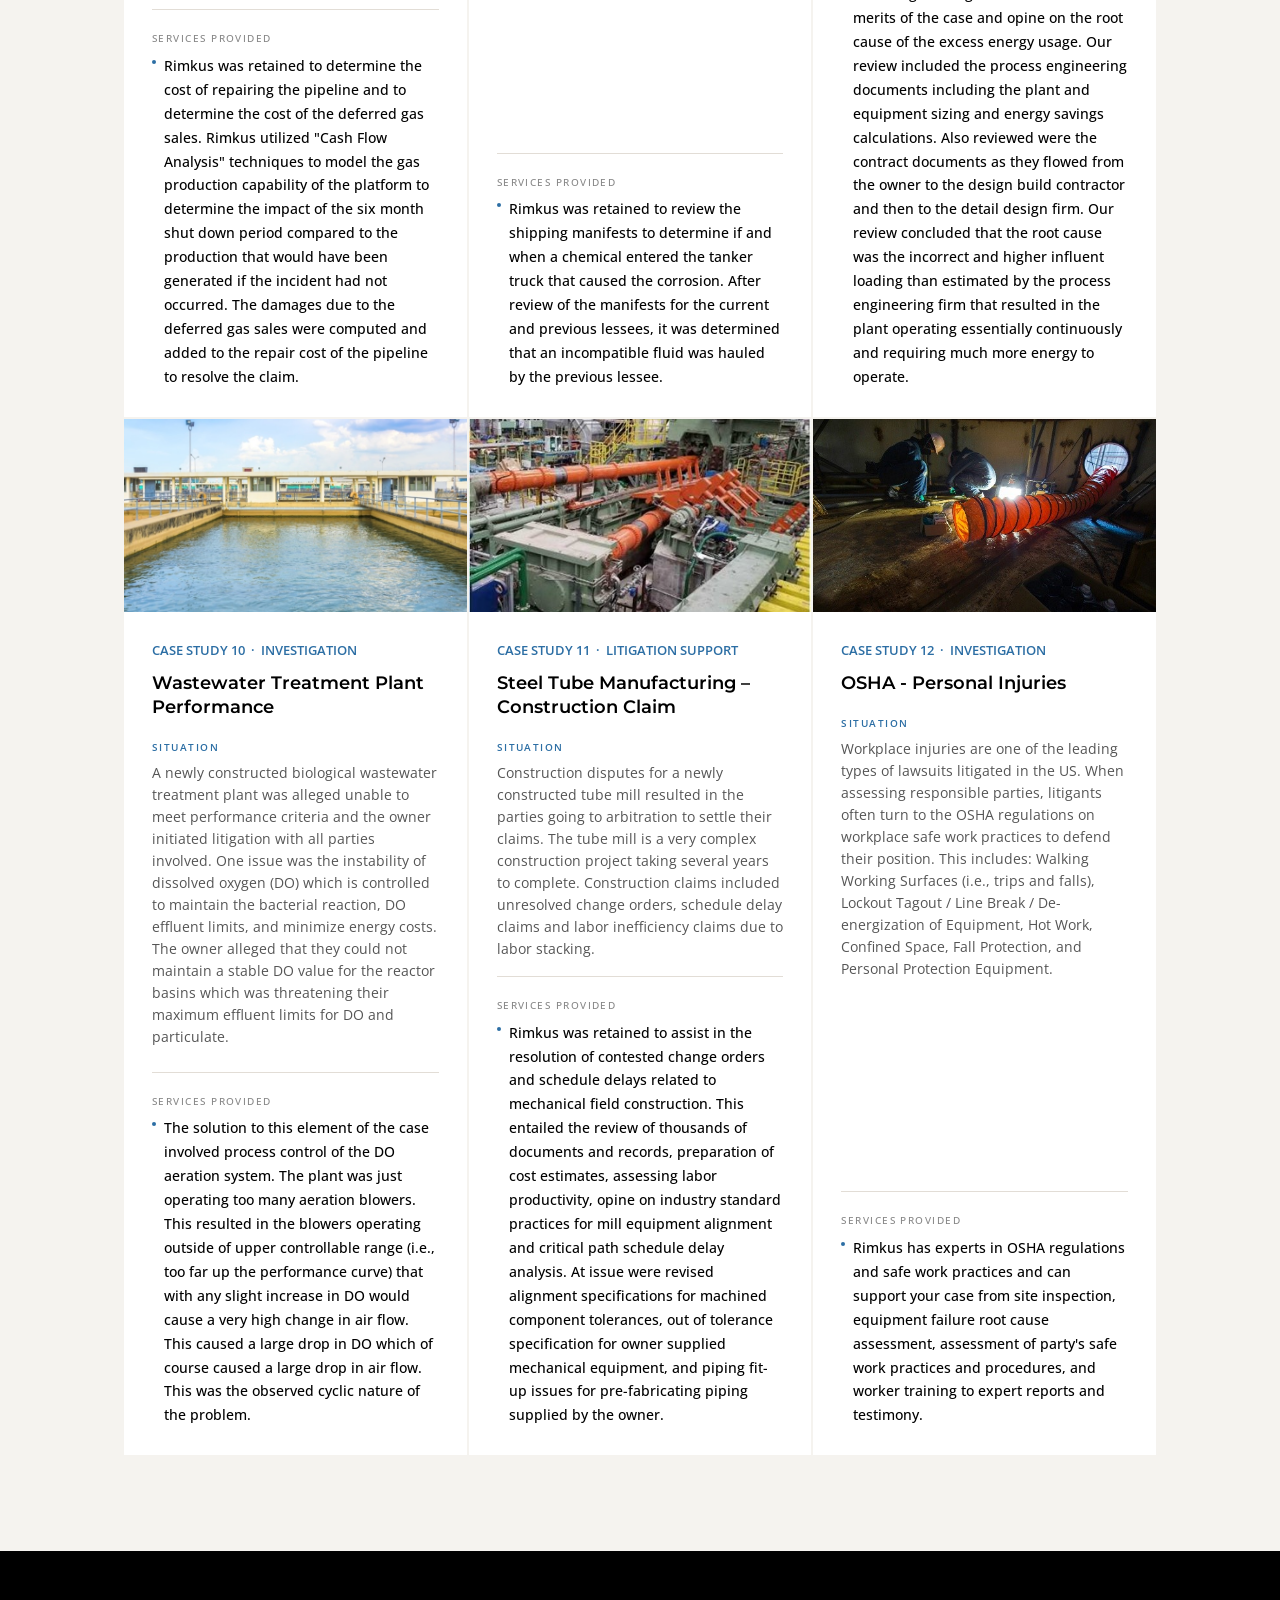
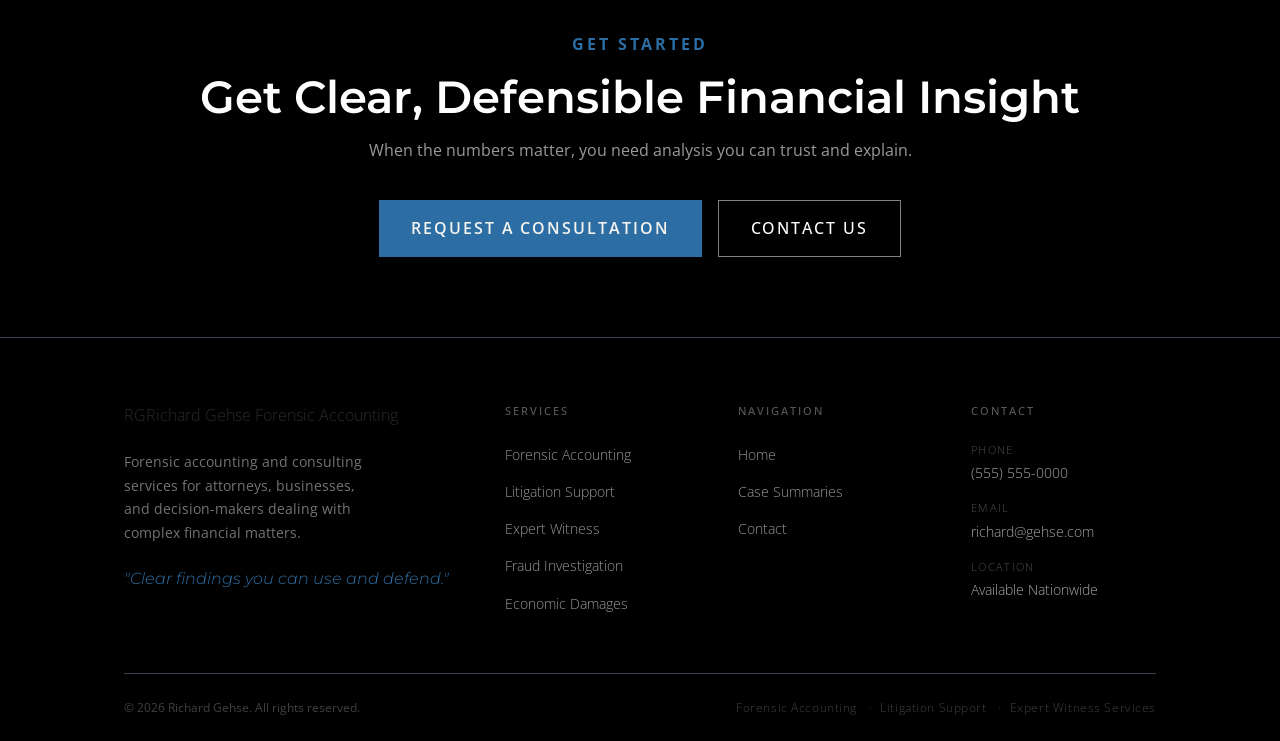
==== commit 1d0dbb03: "feature:add assets on case study and fix filtering" ====
--- a/pages/case-summaries.html
+++ b/pages/case-summaries.html
@@ -13,8 +13,8 @@
     <link rel="stylesheet" href="../css/pages.css" />
   </head>
   <body>
-    <!-- NAV -->
-     <nav class="site-nav nav-transparent-init nav-transparent">
+
+    <nav class="site-nav nav-transparent-init nav-transparent">
       <div class="nav-inner">
         <a href="../index.html" class="nav-logo">
           <img src="../assets/images/logo.png" alt="Richard Gehse" />
@@ -130,17 +130,17 @@
         <div class="filter-inner">
           <span class="filter-label">Filter by</span>
           <button class="filter-btn active" data-filter="all">All Cases</button>
-          <button class="filter-btn" data-filter="forensic">
-            Forensic Accounting
-          </button>
-          <button class="filter-btn" data-filter="fraud">
-            Fraud Investigation
+          <button class="filter-btn" data-filter="investigation">
+            Investigation
           </button>
           <button class="filter-btn" data-filter="damages">
             Economic Damages
           </button>
           <button class="filter-btn" data-filter="litigation">
             Litigation Support
+          </button>
+          <button class="filter-btn" data-filter="forensic">
+            Forensic Accounting
           </button>
         </div>
       </div>
@@ -166,7 +166,6 @@
               alt=""
               class="case-card-img"
             />
-
             <div class="case-card-body">
               <span class="case-type"
                 >Case Study 1 &nbsp;·&nbsp; Economic Damages</span
@@ -244,36 +243,451 @@
             </div>
           </div>
 
-          <!-- CASE 3 — Business Partner Dispute -->
+          <!-- CASE 3 — Hot Work and Line Break -->
+          <div
+            class="case-card reveal reveal-delay-2"
+            data-category="investigation"
+          >
+            <img
+              src="../assets/images/case_study_03.jpg"
+              alt=""
+              class="case-card-img"
+            />
+            <div class="case-card-body">
+              <span class="case-type"
+                >Case Study 3 &nbsp;·&nbsp; Investigation</span
+              >
+              <h3>Personal Injury — Hot Work and Line Break</h3>
+
+              <div class="case-block">
+                <span class="case-block-label">Situation</span>
+                <p>
+                  An Oil &amp; Gas midstream company subcontracted plant
+                  modifications to accept a new crude oil product. The
+                  modifications included making tie-ins to existing piping for
+                  the installation of Tee fittings to direct the crude oil to
+                  its associated storage tank. A cold machine cut was made to
+                  minimize the risk of fire at the tie-ins. This was followed by
+                  welding new flange fittings to accept the new Tee fitting. A
+                  commercial grade plug was installed to limit vapors to the hot
+                  work area. During the welding of the flange fitting, a fire
+                  erupted that injured several workers as they jumped off their
+                  scaffolding to avoid the fire.
+                </p>
+              </div>
+
+              <div class="case-result">
+                <span class="case-result-label">Services Provided</span>
+                <span class="case-result-text"
+                  >Rimkus was retained to review the safe work practices of all
+                  parties including hot work, line break, platform emergency
+                  escape route planning, job safety analysis, safety training
+                  records, tools and isolation equipment used, flammable gas
+                  detection method and readings, and determine the root cause of
+                  the fire.</span
+                >
+              </div>
+            </div>
+          </div>
+
+          <!-- CASE 4 — Oil Storage Tank Fire -->
+          <div
+            class="case-card reveal reveal-delay-2"
+            data-category="investigation"
+          >
+            <img
+              src="../assets/images/case_study_04.jpg"
+              alt=""
+              class="case-card-img"
+            />
+            <div class="case-card-body">
+              <span class="case-type"
+                >Case Study 4 &nbsp;·&nbsp; Investigation</span
+              >
+              <h3>Oil &amp; Gas Midstream — Oil Storage Tank Fire</h3>
+
+              <div class="case-block">
+                <span class="case-block-label">Situation</span>
+                <p>
+                  An Oil &amp; Gas midstream company subcontracted the removal
+                  of both the floating roof seals to a specialist contractor.
+                  Since the storage tank still had product, the owner specified
+                  the use of non-sparking tools be used to replace the seal.
+                  During the work, vapors ignited and the resultant fire
+                  consumed the floating and exterior roofs and its contents.
+                </p>
+              </div>
+
+              <div class="case-result">
+                <span class="case-result-label">Services Provided</span>
+                <span class="case-result-text"
+                  >Rimkus was retained to review the subcontractor's work
+                  processes, hazardous identification training, equipment and
+                  tools used. Samples of the storage tank contents were analyzed
+                  for flammables not communicated to the subcontractor.
+                  Operational status of the existing foam based fire protection
+                  system was also assessed. Damage cost assessment was also
+                  estimated.</span
+                >
+              </div>
+            </div>
+          </div>
+
+          <!-- CASE 5 — Railcar Unloading Contract Dispute -->
+          <div
+            class="case-card reveal reveal-delay-2"
+            data-category="litigation"
+          >
+            <img
+              src="../assets/images/case_study_05.jpg"
+              alt=""
+              class="case-card-img"
+            />
+            <div class="case-card-body">
+              <span class="case-type"
+                >Case Study 5 &nbsp;·&nbsp; Litigation Support</span
+              >
+              <h3>
+                Oil &amp; Gas Midstream — Railcar Unloading Contract Dispute
+              </h3>
+
+              <div class="case-block">
+                <span class="case-block-label">Situation</span>
+                <p>
+                  A newly constructed railcar unloading station was designed to
+                  unload several types of crude oil in a specific time frame.
+                  During start-up and commissioning, a new heavier crude oil was
+                  introduced and the resultant railcar unloading rate was
+                  reduced. This issue was not able to be resolved and the
+                  parties initiated litigation.
+                </p>
+              </div>
+
+              <div class="case-result">
+                <span class="case-result-label">Services Provided</span>
+                <span class="case-result-text"
+                  >Rimkus was retained to review the process design of the pump
+                  and piping system and opine on whether the design was adequate
+                  for all of the types of crude expected to be unloaded at the
+                  facility within the original specified unloading rate.</span
+                >
+              </div>
+            </div>
+          </div>
+
+          <!-- CASE 6 — Oil & Gas Downstream Refining -->
+          <div class="case-card reveal reveal-delay-2" data-category="damages">
+            <img
+              src="../assets/images/case_study_06.jpg"
+              alt=""
+              class="case-card-img"
+            />
+            <div class="case-card-body">
+              <span class="case-type"
+                >Case Study 6 &nbsp;·&nbsp; Economic Damages</span
+              >
+              <h3>Oil &amp; Gas Downstream Refining — Business Interruption</h3>
+
+              <div class="case-block">
+                <span class="case-block-label">Situation</span>
+                <p>
+                  A refinery experienced a power outage at their coker unit due
+                  to an accidental trip of an electrical circuit breaker at the
+                  switchyard. The outage lasted approximately two hours.
+                  However, the start-up of the coker unit was delayed due to
+                  pluggage issues with valves and piping that had to be cleared
+                  before the coker could re-start. The company claimed a
+                  business interruption loss and equipment damage that could not
+                  be resolved. The claim went to litigation.
+                </p>
+              </div>
+
+              <div class="case-result">
+                <span class="case-result-label">Services Provided</span>
+                <span class="case-result-text"
+                  >Rimkus was retained to investigate the loss and opine on the
+                  root cause of the damaged equipment, estimate the cost of
+                  repair, determine the amount of lost petroleum coke and
+                  estimate the value of the lost coke.</span
+                >
+              </div>
+            </div>
+          </div>
+
+          <!-- CASE 7 — Underwater Pipeline Damage -->
+          <div class="case-card reveal reveal-delay-2" data-category="damages">
+            <img
+              src="../assets/images/case_study_07.jpg"
+              alt=""
+              class="case-card-img"
+            />
+            <div class="case-card-body">
+              <span class="case-type"
+                >Case Study 7 &nbsp;·&nbsp; Economic Damages</span
+              >
+              <h3>Upstream Offshore Platform — Underwater Pipeline Damage</h3>
+
+              <div class="case-block">
+                <span class="case-block-label">Situation</span>
+                <p>
+                  In the Gulf of Mexico, a tugboat lost power in a storm and
+                  dropped anchor in order to avoid striking an offshore
+                  production facility. The anchor damaged the sales pipeline
+                  from the production facility to shore. The oil and gas
+                  producing company claimed damages from not only the damaged
+                  pipeline but also the inability to sell natural gas for a
+                  period of six months while the pipeline repair was planned and
+                  executed.
+                </p>
+              </div>
+
+              <div class="case-result">
+                <span class="case-result-label">Services Provided</span>
+                <span class="case-result-text"
+                  >Rimkus was retained to determine the cost of repairing the
+                  pipeline and to determine the cost of the deferred gas sales.
+                  Rimkus utilized "Cash Flow Analysis" techniques to model the
+                  gas production capability of the platform to determine the
+                  impact of the six month shut down period compared to the
+                  production that would have been generated if the incident had
+                  not occurred. The damages due to the deferred gas sales were
+                  computed and added to the repair cost of the pipeline to
+                  resolve the claim.</span
+                >
+              </div>
+            </div>
+          </div>
+
+          <!-- CASE 8 — Tanker Truck Internal Corrosion -->
           <div class="case-card reveal reveal-delay-2" data-category="forensic">
             <img
-              src="../assets/images/case_study_01.jpeg"
-              alt=""
-              class="case-card-img"
-            />
-            <div class="case-card-body">
-              <span class="case-type"
-                >Case Study 3 &nbsp;·&nbsp; Forensic Accounting</span
-              >
-              <h3>Partner Buyout — Financial Discrepancy Analysis</h3>
-
-              <div class="case-block">
-                <span class="case-block-label">Situation</span>
-                <p>
-                 The plume from a chemical plant fire drifted over residential areas as it dissipated. Local residents were instructed to stay inside until the fire was extinguished. After the fire was extinguished, some residents submitted claims against the chemical company for alleged property damage.
-                </p>
-              </div>
-
-               <div class="case-result">
-                <span class="case-result-label">Services Provided</span>
-                <span class="case-result-text"
-                  >Rimkus was retained to perform a dispersion analysis utilizing our own internal models and EPA models to determine the path of the plume over time and opine on whether certain residences were in fact outside the modeled path of the plume and their property damage claims were unreasonable.</span
-                >
-              </div>
-            </div>
-          </div>
-
-         
+              src="../assets/images/case_study_08.jpg"
+              alt=""
+              class="case-card-img"
+            />
+            <div class="case-card-body">
+              <span class="case-type"
+                >Case Study 8 &nbsp;·&nbsp; Forensic Accounting</span
+              >
+              <h3>Tanker Truck Internal Corrosion</h3>
+
+              <div class="case-block">
+                <span class="case-block-label">Situation</span>
+                <p>
+                  A stainless steel tanker truck was leased from a leasing
+                  company for the purpose of hauling a specific fluid used in
+                  the oil and gas industry. The fluid was reportedly compatible
+                  with the stainless steel. Following several trips to the rigs,
+                  the tanker truck was emptied and cleaned. When the cleaning
+                  crew entered the tanker truck, they discovered that the
+                  internal surface of the tanker was severely corroded. An
+                  insurance claim was submitted to cover the loss.
+                </p>
+              </div>
+
+              <div class="case-result">
+                <span class="case-result-label">Services Provided</span>
+                <span class="case-result-text"
+                  >Rimkus was retained to review the shipping manifests to
+                  determine if and when a chemical entered the tanker truck that
+                  caused the corrosion. After review of the manifests for the
+                  current and previous lessees, it was determined that an
+                  incompatible fluid was hauled by the previous lessee.</span
+                >
+              </div>
+            </div>
+          </div>
+
+          <!-- CASE 9 — Wastewater Treatment Plant Energy Optimization Claim -->
+          <div
+            class="case-card reveal reveal-delay-2"
+            data-category="litigation"
+          >
+            <img
+              src="../assets/images/case_study_09.jpg"
+              alt=""
+              class="case-card-img"
+            />
+            <div class="case-card-body">
+              <span class="case-type"
+                >Case Study 9 &nbsp;·&nbsp; Litigation Support</span
+              >
+              <h3>Wastewater Treatment Plant Energy Optimization Claim</h3>
+
+              <div class="case-block">
+                <span class="case-block-label">Situation</span>
+                <p>
+                  A newly constructed biological wastewater treatment plant was
+                  financed by way of energy savings from discontinuing the
+                  operation of the older and less efficient plant. The older
+                  plant was at the end of its life and a new plant was designed
+                  and constructed to replace it. After start-up and
+                  commissioning, it was observed that the contracted energy
+                  savings did not materialize. Subsequently, the owner sued the
+                  process engineering firm, the design-build contractor and
+                  their detail design firm for recovery of the excess energy
+                  used and construction costs to remedy.
+                </p>
+              </div>
+
+              <div class="case-result">
+                <span class="case-result-label">Services Provided</span>
+                <span class="case-result-text"
+                  >Rimkus was retained by the design-build engineering firm to
+                  review the merits of the case and opine on the root cause of
+                  the excess energy usage. Our review included the process
+                  engineering documents including the plant and equipment sizing
+                  and energy savings calculations. Also reviewed were the
+                  contract documents as they flowed from the owner to the design
+                  build contractor and then to the detail design firm. Our
+                  review concluded that the root cause was the incorrect and
+                  higher influent loading than estimated by the process
+                  engineering firm that resulted in the plant operating
+                  essentially continuously and requiring much more energy to
+                  operate.</span
+                >
+              </div>
+            </div>
+          </div>
+
+          <!-- CASE 10 — Wastewater Treatment Plant Performance -->
+          <div
+            class="case-card reveal reveal-delay-2"
+            data-category="investigation"
+          >
+            <img
+              src="../assets/images/case_study_10.jpg"
+              alt=""
+              class="case-card-img"
+            />
+            <div class="case-card-body">
+              <span class="case-type"
+                >Case Study 10 &nbsp;·&nbsp; Investigation</span
+              >
+              <h3>Wastewater Treatment Plant Performance</h3>
+
+              <div class="case-block">
+                <span class="case-block-label">Situation</span>
+                <p>
+                  A newly constructed biological wastewater treatment plant was
+                  alleged unable to meet performance criteria and the owner
+                  initiated litigation with all parties involved. One issue was
+                  the instability of dissolved oxygen (DO) which is controlled
+                  to maintain the bacterial reaction, DO effluent limits, and
+                  minimize energy costs. The owner alleged that they could not
+                  maintain a stable DO value for the reactor basins which was
+                  threatening their maximum effluent limits for DO and
+                  particulate.
+                </p>
+              </div>
+
+              <div class="case-result">
+                <span class="case-result-label">Services Provided</span>
+                <span class="case-result-text"
+                  >The solution to this element of the case involved process
+                  control of the DO aeration system. The plant was just
+                  operating too many aeration blowers. This resulted in the
+                  blowers operating outside of upper controllable range (i.e.,
+                  too far up the performance curve) that with any slight
+                  increase in DO would cause a very high change in air flow.
+                  This caused a large drop in DO which of course caused a large
+                  drop in air flow. This was the observed cyclic nature of the
+                  problem.</span
+                >
+              </div>
+            </div>
+          </div>
+
+          <!-- CASE 11 — Steel Tube Manufacturing – Construction Claim -->
+          <div
+            class="case-card reveal reveal-delay-2"
+            data-category="litigation"
+          >
+            <img
+              src="../assets/images/case_study_11.jpg"
+              alt=""
+              class="case-card-img"
+            />
+            <div class="case-card-body">
+              <span class="case-type"
+                >Case Study 11 &nbsp;·&nbsp; Litigation Support</span
+              >
+              <h3>Steel Tube Manufacturing – Construction Claim</h3>
+
+              <div class="case-block">
+                <span class="case-block-label">Situation</span>
+                <p>
+                  Construction disputes for a newly constructed tube mill
+                  resulted in the parties going to arbitration to settle their
+                  claims. The tube mill is a very complex construction project
+                  taking several years to complete. Construction claims included
+                  unresolved change orders, schedule delay claims and labor
+                  inefficiency claims due to labor stacking.
+                </p>
+              </div>
+
+              <div class="case-result">
+                <span class="case-result-label">Services Provided</span>
+                <span class="case-result-text"
+                  >Rimkus was retained to assist in the resolution of contested
+                  change orders and schedule delays related to mechanical field
+                  construction. This entailed the review of thousands of
+                  documents and records, preparation of cost estimates,
+                  assessing labor productivity, opine on industry standard
+                  practices for mill equipment alignment and critical path
+                  schedule delay analysis. At issue were revised alignment
+                  specifications for machined component tolerances, out of
+                  tolerance specification for owner supplied mechanical
+                  equipment, and piping fit-up issues for pre-fabricating piping
+                  supplied by the owner.</span
+                >
+              </div>
+            </div>
+          </div>
+
+          <!-- CASE 12 — OSHA - Personal Injuries -->
+          <div
+            class="case-card reveal reveal-delay-2"
+            data-category="investigation"
+          >
+            <img
+              src="../assets/images/case_study_12.jpg"
+              alt=""
+              class="case-card-img"
+            />
+            <div class="case-card-body">
+              <span class="case-type"
+                >Case Study 12 &nbsp;·&nbsp; Investigation</span
+              >
+              <h3>OSHA - Personal Injuries</h3>
+
+              <div class="case-block">
+                <span class="case-block-label">Situation</span>
+                <p>
+                  Workplace injuries are one of the leading types of lawsuits
+                  litigated in the US. When assessing responsible parties,
+                  litigants often turn to the OSHA regulations on workplace safe
+                  work practices to defend their position. This includes:
+                  Walking Working Surfaces (i.e., trips and falls), Lockout
+                  Tagout / Line Break / De-energization of Equipment, Hot Work,
+                  Confined Space, Fall Protection, and Personal Protection
+                  Equipment.
+                </p>
+              </div>
+
+              <div class="case-result">
+                <span class="case-result-label">Services Provided</span>
+                <span class="case-result-text"
+                  >Rimkus has experts in OSHA regulations and safe work
+                  practices and can support your case from site inspection,
+                  equipment failure root cause assessment, assessment of party's
+                  safe work practices and procedures, and worker training to
+                  expert reports and testimony.</span
+                >
+              </div>
+            </div>
+          </div>
+        </div>
         <!-- /cases-grid -->
       </div>
     </section>
@@ -392,6 +806,9 @@
           });
         });
       });
+
+      document.getElementById("footer-year").textContent =
+        new Date().getFullYear();
     </script>
   </body>
 </html>
--- a/css/main.css
+++ b/css/main.css
@@ -69,15 +69,26 @@
 h3,
 h4 {
     font-family: var(--font-display);
-    font-weight: 500;
+    font-weight: 600;
     line-height: 1.2;
     color: var(--color-dark);
 }
 
-h1 { font-size: clamp(2.4rem, 5vw, 3.8rem); }
-h2 { font-size: clamp(1.8rem, 3.5vw, 2.8rem); }
-h3 { font-size: clamp(1.3rem, 2.5vw, 1.8rem); }
-h4 { font-size: 1.1rem; }
+h1 {
+    font-size: clamp(2.4rem, 5vw, 3.8rem);
+}
+
+h2 {
+    font-size: clamp(1.8rem, 3.5vw, 2.8rem);
+}
+
+h3 {
+    font-size: clamp(1.3rem, 2.5vw, 1.8rem);
+}
+
+h4 {
+    font-size: 1.1rem;
+}
 
 p {
     font-size: 1rem;
@@ -102,7 +113,7 @@
     align-items: center;
     gap: 8px;
     font-family: var(--font-body);
-    font-size: 0.8rem;
+    font-size: 1rem;
     font-weight: 500;
     letter-spacing: 0.12em;
     text-transform: uppercase;
@@ -157,14 +168,33 @@
     transform: translateY(0);
 }
 
-.reveal-delay-1 { transition-delay: 0.1s; }
-.reveal-delay-2 { transition-delay: 0.2s; }
-.reveal-delay-3 { transition-delay: 0.3s; }
-.reveal-delay-4 { transition-delay: 0.4s; }
-
-.text-accent { color: var(--color-accent); }
-.text-center { text-align: center; }
-.text-light { color: var(--color-text-light); }
+.reveal-delay-1 {
+    transition-delay: 0.1s;
+}
+
+.reveal-delay-2 {
+    transition-delay: 0.2s;
+}
+
+.reveal-delay-3 {
+    transition-delay: 0.3s;
+}
+
+.reveal-delay-4 {
+    transition-delay: 0.4s;
+}
+
+.text-accent {
+    color: var(--color-accent);
+}
+
+.text-center {
+    text-align: center;
+}
+
+.text-light {
+    color: var(--color-text-light);
+}
 
 .label-overline {
     font-family: var(--font-body);
--- a/css/components.css
+++ b/css/components.css
@@ -67,10 +67,8 @@
 
 .nav-links a {
     font-family: var(--font-body);
-    font-size: 0.78rem;
-    font-weight: 400;
-    letter-spacing: 0.1em;
-    text-transform: uppercase;
+    font-size: 1rem;
+    font-weight: 600;
     color: black;
     transition: color 0.2s;
     position: relative;
@@ -82,7 +80,7 @@
     bottom: -4px;
     left: 0;
     right: 0;
-    height: 1px;
+    height: 2px;
     background: var(--color-accent);
     transform: scaleX(0);
     transform-origin: left;
--- a/css/pages.css
+++ b/css/pages.css
@@ -39,7 +39,7 @@
 .hero h1 {
     color: var(--color-white);
     margin-bottom: 24px;
-    font-weight: 500;
+    font-weight: 700;
 }
 
 .hero-sub {
@@ -48,33 +48,13 @@
     line-height: 1.7;
     margin-bottom: 40px;
     max-width: 460px;
+    font-weight: 400;
 }
 
 .hero-btns {
     display: flex;
     gap: 14px;
     flex-wrap: wrap;
-}
-
-
-.trust-badge span {
-    font-size: 0.78rem;
-    color: rgba(255, 255, 255, 0.55);
-    line-height: 1.3;
-}
-
-@keyframes scrollPulse {
-
-    0%,
-    100% {
-        opacity: 0.3;
-        transform: scaleY(1);
-    }
-
-    50% {
-        opacity: 1;
-        transform: scaleY(0.6);
-    }
 }
 
 /* Trust bar */
@@ -131,7 +111,7 @@
     display: grid;
     grid-template-columns: 1fr 1fr;
     gap: 80px;
-    align-items: center;
+    align-items: start;
 }
 
 .problem-img {
@@ -155,8 +135,6 @@
     opacity: 0.12;
 }
 
-.problem-content {}
-
 .problem-list {
     margin: 28px 0 32px;
     display: flex;
@@ -168,8 +146,9 @@
     display: flex;
     align-items: flex-start;
     gap: 12px;
-    font-size: 0.95rem;
-    color: var(--color-text-mid);
+    font-size: 1em;
+    font-weight: 400;
+    color: var(--color-dark-mid);
 }
 
 .problem-list li::before {
@@ -228,7 +207,7 @@
 
 .solution-point-num {
     font-family: var(--font-display);
-    font-size: 0.85rem;
+    font-size: 1rem;
     color: var(--color-accent);
     font-weight: 600;
     flex-shrink: 0;
@@ -236,7 +215,7 @@
 }
 
 .solution-point p {
-    font-size: 0.92rem;
+    font-size: 1rem;
     margin: 0;
 }
 
@@ -252,24 +231,10 @@
     background: var(--color-white);
 }
 
-.services-header {
-    text-align: center;
-    margin-bottom: 64px;
-}
-
-.services-header h2 {
-    margin-bottom: 12px;
-    color: var(--color-white);
-}
-
-.services-header p {
-    color: var(--color-white);
-}
-
 .services-grid {
     display: grid;
     grid-template-columns: repeat(3, 1fr);
-    gap: 2px;
+    gap: 8px;
 }
 
 .service-card {
@@ -283,29 +248,29 @@
 }
 
 .service-card:nth-child(1) {
-    padding: 40px 36px;
+    padding: 24px 24px 24px 0px;
     background: none;
 
 }
 
 .service-card:nth-child(2) {
-    background: url('/images/service2.jpg') center/cover no-repeat;
+    background: url('../assets/images/services_01.png') center/cover no-repeat;
 }
 
 .service-card:nth-child(3) {
-    background: url('/images/service3.jpg') center/cover no-repeat;
+    background: url('../assets/images/services_02.png') center/cover no-repeat;
 }
 
 .service-card:nth-child(4) {
-    background: url('/images/service4.jpg') center/cover no-repeat;
+    background: url('../assets/images/services_03.png') center/cover no-repeat;
 }
 
 .service-card:nth-child(5) {
-    background: url('/images/service5.jpg') center/cover no-repeat;
+    background: url('../assets/images/services_04.png') center/cover no-repeat;
 }
 
 .service-card:nth-child(6) {
-    background: url('/images/service6.jpg') center/cover no-repeat;
+    background: url('../assets/images/services_05.png') center/cover no-repeat;
 }
 
 .service-card::before {
@@ -320,14 +285,6 @@
     z-index: 2;
 }
 
-.service-card:hover {
-    transform: translateY(-5px);
-}
-
-.service-card:hover::before {
-    background: rgba(0, 0, 0, 0.3);
-}
-
 
 .service-card .text-background {
     background: rgba(48, 48, 48, 0.521);
@@ -346,8 +303,6 @@
 
 .service-card p {
     color: var(--color-light);
-    font-size: 0.875rem;
-    line-height: 1.65;
     transition: color 0.3s;
 }
 
@@ -389,7 +344,6 @@
 
 .process-header p {
     color: var(--color-dark);
-    font-weight: 400;
 }
 
 .process-steps {
@@ -436,16 +390,12 @@
     font-family: var(--font-body);
     font-size: 1.1rem;
     font-weight: 600;
-    letter-spacing: 0.08em;
-    text-transform: uppercase;
     color: var(--color-dark);
-    margin-bottom: 8px;
+    margin-bottom: 12px;
 }
 
 .process-step p {
-    font-size: 0.8rem;
-    color: var(--color-dark);
-    font-weight: 400;
+    color: var(--color-dark-mid);
     line-height: 1.5;
 }
 
@@ -540,10 +490,10 @@
     font-family: var(--font-display);
     font-size: 1.15rem;
     margin-bottom: 16px;
+    font-weight: 600;
 }
 
 .case-card-home p {
-    font-size: 1rem;
     margin-bottom: 20px;
     color: var(--color-dark);
 }
@@ -580,7 +530,7 @@
 }
 
 .about-section .about-grid .reveal p {
-    font-size: 1rem;
+    font-size: 1.1rem;
     color: var(--color-white);
     font-weight: 400;
     line-height: 1.75;
@@ -644,7 +594,7 @@
 }
 
 
-
+/* Services Page */
 .services-hero {
     min-height: 100vh;
     display: flex;
@@ -675,7 +625,6 @@
 
 .service-section .intro-container h3 {
     text-align: center;
-    font-size: 1.1rem;
     font-weight: 500;
     line-height: 1.4;
     padding: 0rem 10rem;
@@ -687,10 +636,6 @@
     max-width: 700px;
 }
 
-.services-hero h1 em {
-    font-style: italic;
-    color: var(--color-accent);
-}
 
 .services-hero>.container>p {
     color: var(--color-white);
@@ -719,7 +664,7 @@
 
 .anchor-link {
     font-family: var(--font-body);
-    font-size: 0.72rem;
+    font-size: 0.82rem;
     font-weight: 400;
     letter-spacing: 0.12em;
     text-transform: uppercase;
@@ -767,25 +712,6 @@
     direction: ltr;
 }
 
-.service-img-placeholder {
-    width: 100%;
-    aspect-ratio: 4/3;
-    background: var(--color-border);
-    position: relative;
-    display: flex;
-    align-items: center;
-    justify-content: center;
-}
-
-.service-img-placeholder::after {
-    content: "Image";
-    font-family: var(--font-body);
-    font-size: 0.75rem;
-    letter-spacing: 0.12em;
-    text-transform: uppercase;
-    color: var(--color-text-light);
-}
-
 .service-img {
     position: relative;
 }
@@ -824,6 +750,8 @@
 }
 
 .service-content h2 {
+    font-size: 1.5rem;
+    font-weight: 700;
     margin-bottom: 16px;
 }
 
@@ -835,7 +763,7 @@
 
 .you-get-label,
 .engagements-label {
-    font-size: 0.68rem;
+    font-size: 0.9em;
     font-weight: 600;
     letter-spacing: 0.18em;
     text-transform: uppercase;
@@ -886,6 +814,7 @@
     font-size: 0.9rem;
     letter-spacing: 0.05em;
     padding: 6px 14px;
+    font-weight: 400;
     background: var(--color-accent) !important;
     color: var(--color-white) !important;
 }
@@ -948,9 +877,8 @@
     font-size: 1.1rem;
     font-weight: 500;
     letter-spacing: 0.08em;
-    text-transform: uppercase;
     color: var(--color-white);
-    margin-bottom: 12px;
+    margin-bottom: 16px;
 }
 
 .approach-step p {
